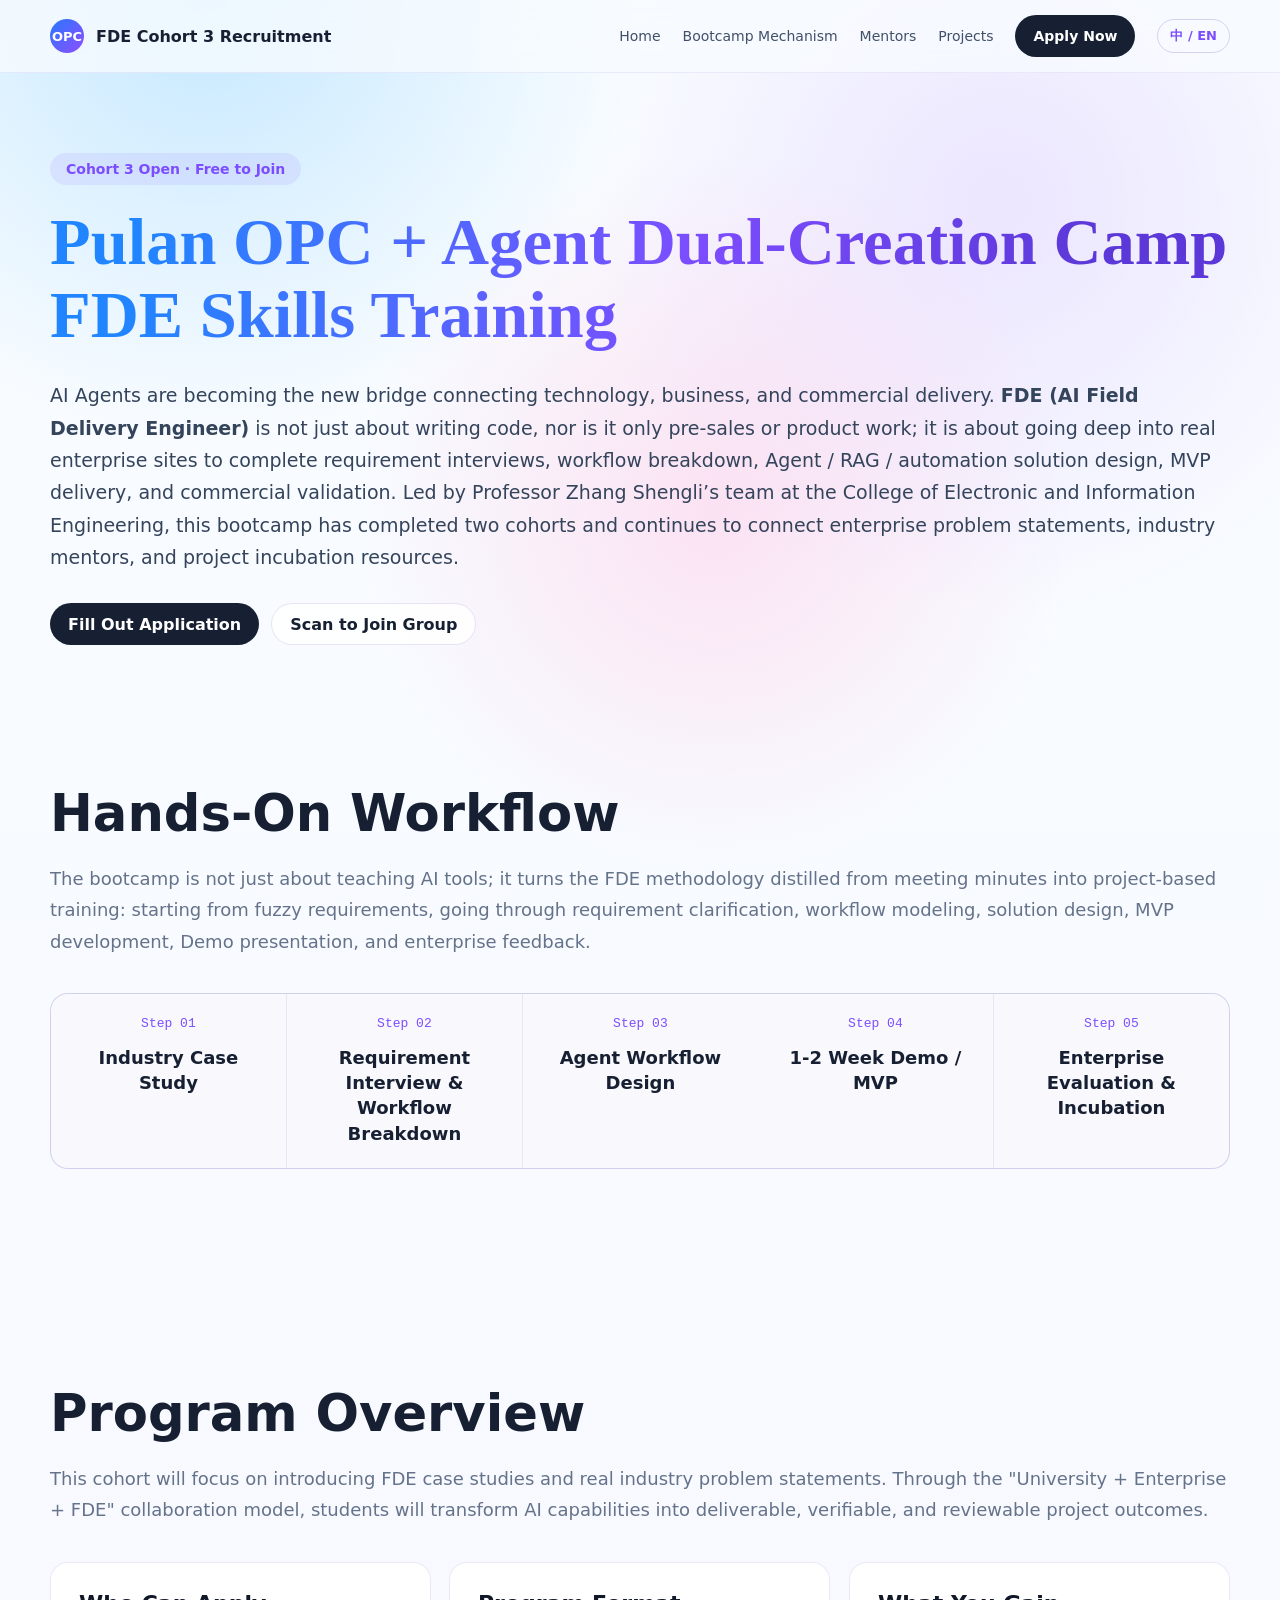
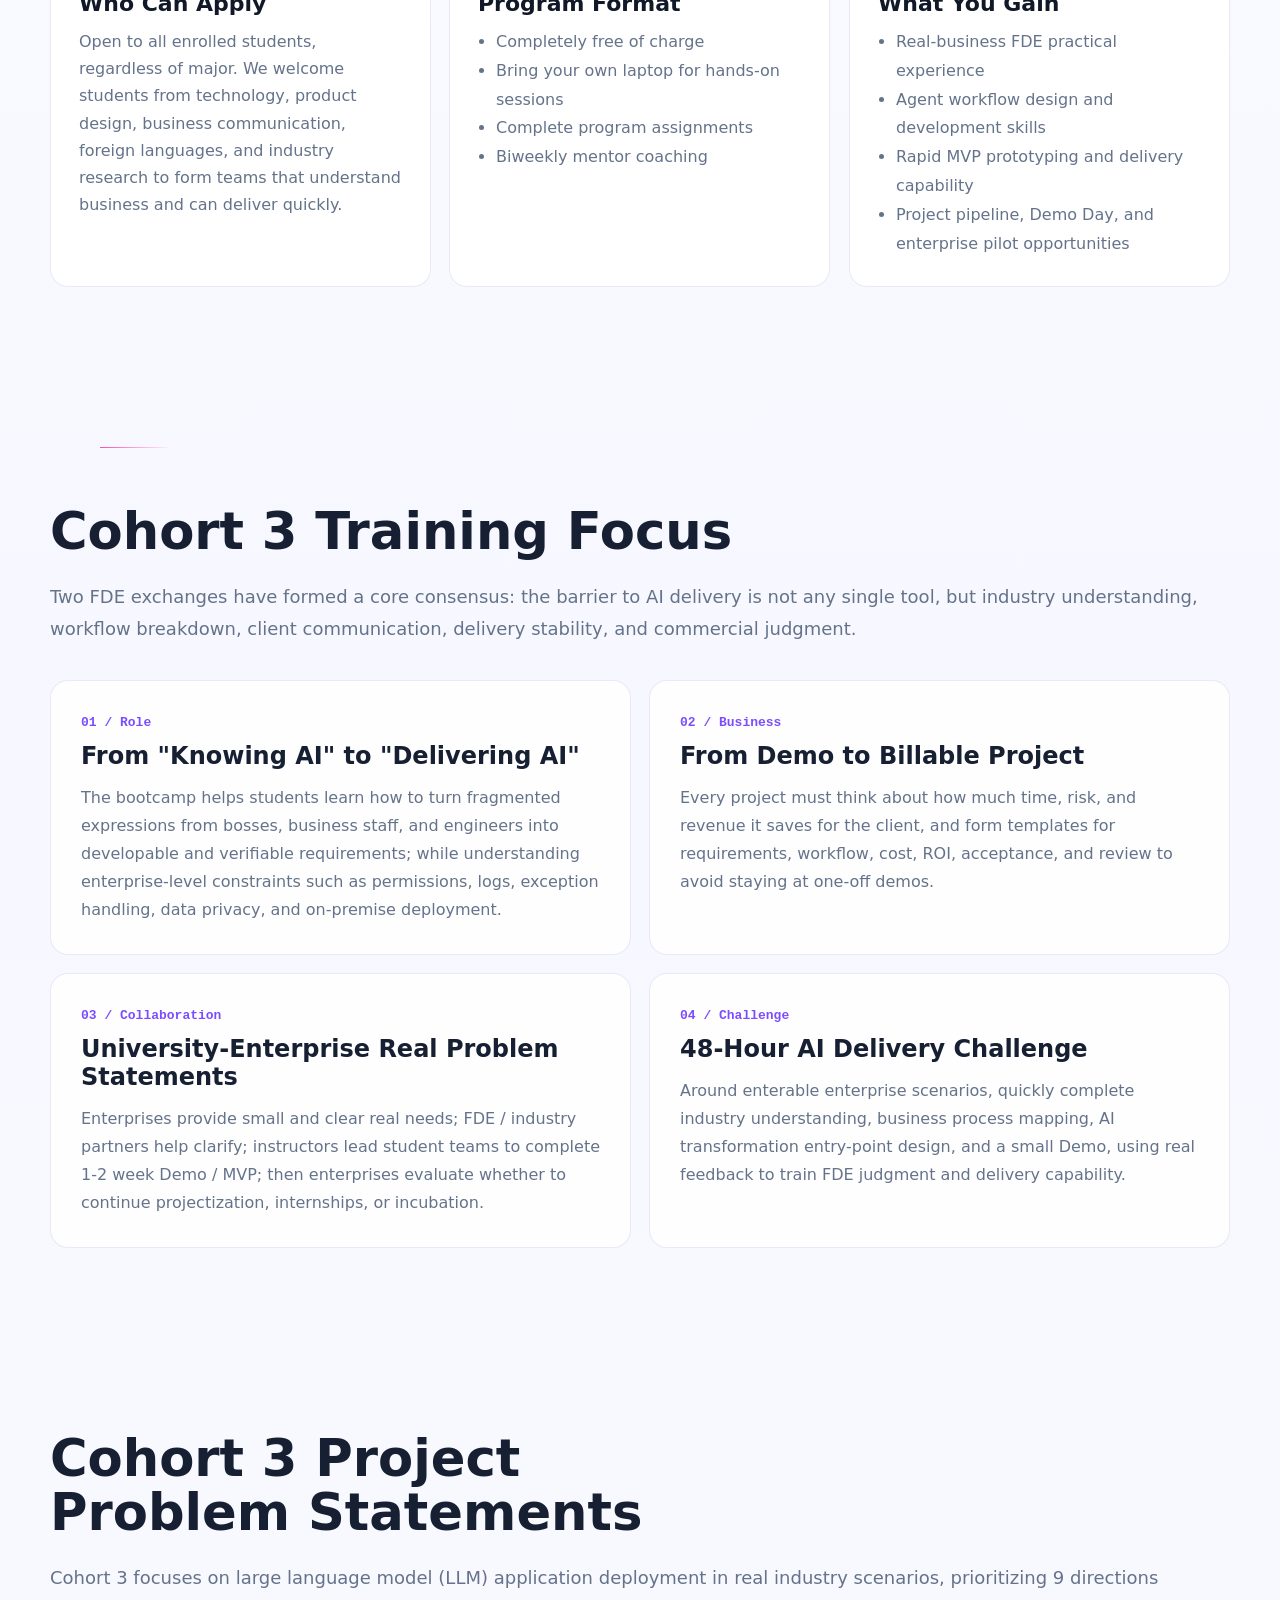
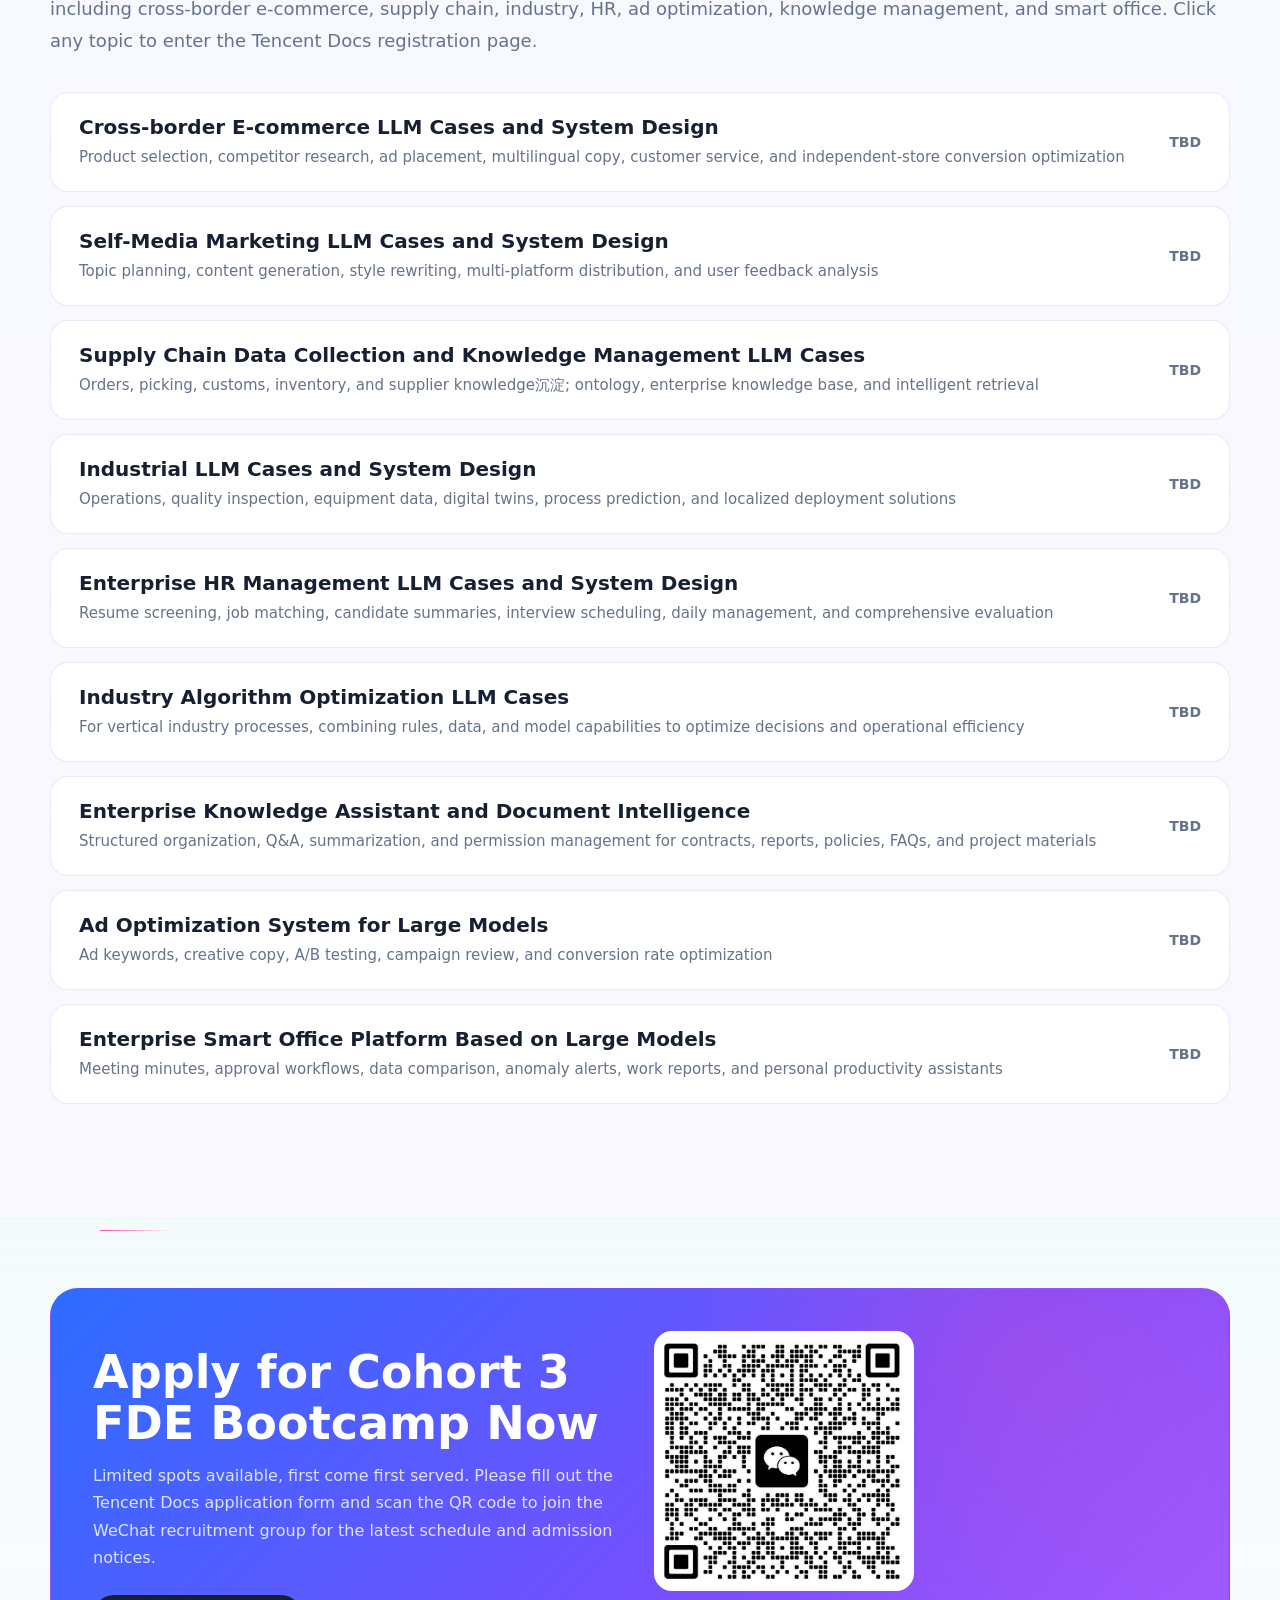
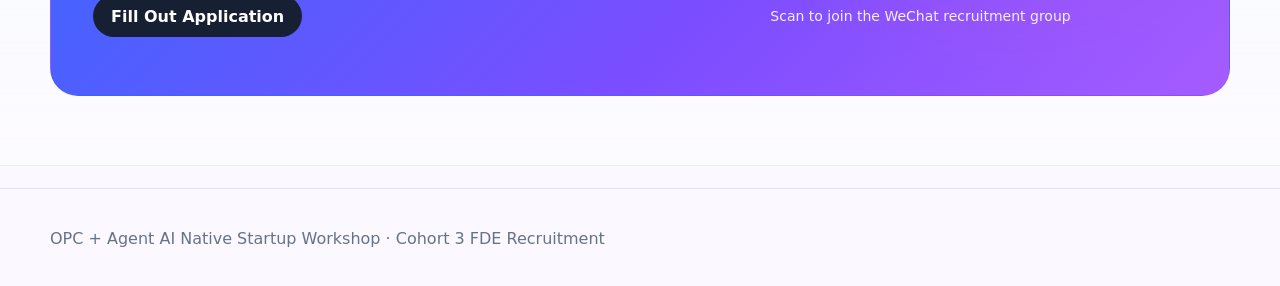
==== fde-en.html @ a393fee3 "Update: Add English pages and modify existing pages with style updates" ====
<!doctype html>
<html lang="en">
  <head>
    <meta charset="utf-8">
    <meta name="viewport" content="width=device-width, initial-scale=1">
    <title>Cohort 3 FDE Recruitment | OPC + Agent AI Native Startup Workshop</title>
    <meta name="description" content="Pulan OPC + Agent Dual-Creation Camp FDE skills training recruitment. Open to all students, free to join, practice-oriented.">
    <link rel="stylesheet" href="assets/styles.css">
    <style>
      .fde-hero {
        padding: 80px 0 50px;
      }
      .fde-hero h1 {
        max-width: none;
        margin: 0 0 28px;
        font-size: clamp(38px, 5.2vw, 68px);
        line-height: 1.1;
        font-weight: 780;
        text-wrap: balance;
        font-family: Georgia, "Times New Roman", "Microsoft YaHei", serif;
        background: linear-gradient(100deg, #2185ff 8%, #7c4dff 54%, #5b38d7 88%);
        -webkit-background-clip: text;
        background-clip: text;
        color: transparent;
      }
      .fde-hero p {
        max-width: none;
        margin: 0 0 28px;
        color: #34445b;
        font-size: 19px;
        line-height: 1.7;
      }
      .fde-badge {
        display: inline-flex;
        align-items: center;
        gap: 8px;
        padding: 8px 16px;
        border-radius: 999px;
        background: rgba(124, 77, 255, 0.1);
        color: var(--accent);
        font-size: 14px;
        font-weight: 700;
        margin-bottom: 20px;
      }
      .fde-flow {
        display: grid;
        grid-template-columns: repeat(5, 1fr);
        gap: 1px;
        overflow: hidden;
        border: 1px solid var(--line);
        border-radius: var(--radius);
        background: rgba(105, 89, 190, 0.12);
        margin: 34px 0;
      }
      .fde-flow-step {
        min-height: 140px;
        padding: 22px;
        background: rgba(255, 255, 255, 0.74);
        text-align: center;
      }
      .fde-flow-step:hover {
        background: #fff;
      }
      .fde-flow-step span {
        display: block;
        margin-bottom: 14px;
        color: var(--accent);
        font-family: "Cascadia Mono", Consolas, monospace;
        font-size: 13px;
      }
      .fde-flow-step strong {
        display: block;
        font-size: 18px;
        line-height: 1.4;
      }
      .fde-cta-band {
        display: grid;
        grid-template-columns: 1fr 1fr;
        gap: 28px;
        align-items: center;
        padding: 42px;
        border-radius: 28px;
        border: 1px solid rgba(105, 89, 190, 0.16);
        background:
          radial-gradient(circle at 82% 16%, rgba(255, 79, 173, 0.2), transparent 32%),
          linear-gradient(135deg, #2d6cff, #7c4dff 62%, #a55cff);
        color: #fff;
      }
      .fde-cta-band h2 {
        margin: 0 0 14px;
        font-size: clamp(28px, 3.6vw, 48px);
        line-height: 1.1;
      }
      .fde-cta-band p {
        max-width: 560px;
        margin: 0 0 24px;
        color: rgba(255, 255, 255, 0.82);
        line-height: 1.7;
      }
      .fde-qr {
        text-align: center;
      }
      .fde-qr img {
        width: 260px;
        height: 260px;
        border-radius: 18px;
        border: 4px solid rgba(255, 255, 255, 0.3);
        background: #fff;
        object-fit: contain;
      }
      .fde-qr p {
        margin-top: 14px;
        color: rgba(255, 255, 255, 0.9);
        font-size: 14px;
      }
      .fde-info-grid {
        display: grid;
        grid-template-columns: repeat(3, 1fr);
        gap: 18px;
        margin: 34px 0;
      }
      .fde-info-card {
        padding: 28px;
        border: 1px solid rgba(105, 89, 190, 0.13);
        border-radius: var(--radius);
        background:
          linear-gradient(180deg, rgba(255, 255, 255, 0.96), rgba(255, 255, 255, 0.76)),
          rgba(255, 255, 255, 0.8);
      }
      .fde-info-card h3 {
        margin: 0 0 12px;
        font-size: 22px;
        color: #111827;
      }
      .fde-info-card p {
        margin: 0;
        color: var(--muted);
        line-height: 1.7;
      }
      .fde-info-card ul {
        margin: 0;
        padding-left: 18px;
        color: var(--muted);
        line-height: 1.8;
      }
      .fde-method-grid {
        display: grid;
        grid-template-columns: minmax(0, 1fr) minmax(0, 1fr);
        gap: 18px;
        margin-top: 28px;
      }
      .fde-method-card {
        padding: 30px;
        border: 1px solid rgba(105, 89, 190, 0.13);
        border-radius: var(--radius);
        background: rgba(255, 255, 255, 0.82);
      }
      .fde-method-card span {
        display: inline-block;
        margin-bottom: 12px;
        color: var(--accent);
        font-family: "Cascadia Mono", Consolas, monospace;
        font-size: 13px;
        font-weight: 700;
      }
      .fde-method-card h3 {
        margin: 0 0 14px;
        font-size: 24px;
      }
      .fde-method-card p {
        margin: 0;
        color: var(--muted);
        line-height: 1.75;
      }
      @media (max-width: 980px) {
        .fde-flow {
          grid-template-columns: repeat(3, 1fr);
        }
        .fde-cta-band {
          grid-template-columns: 1fr;
        }
        .fde-info-grid,
        .fde-method-grid {
          grid-template-columns: 1fr;
        }
      }
      @media (max-width: 720px) {
        .fde-flow {
          grid-template-columns: 1fr;
        }
        .fde-cta-band {
          padding: 28px;
        }
      }
    </style>
  </head>
  <body>
    <div class="site-shell">
      <header class="topbar">
        <nav class="nav container" aria-label="Main navigation">
          <a class="brand" href="index-en.html"><span class="brand-mark">OPC</span><span>FDE Cohort 3 Recruitment</span></a>
          <button class="nav-toggle" id="nav-toggle" type="button" aria-expanded="false" aria-controls="nav-links">Menu</button>
          <div class="nav-links" id="nav-links">
            <a href="index-en.html">Home</a>
            <a href="index-en.html#model">Bootcamp Mechanism</a>
            <a href="index-en.html#mentors">Mentors</a>
            <a href="projects-en.html">Projects</a>
            <a class="nav-cta" href="https://docs.qq.com/sheet/DYkpreFNVcW1EaUhY" target="_blank" rel="noopener noreferrer">Apply Now</a>
            <a class="lang-switch" href="fde.html" title="切换到中文">中 / EN</a>
          </div>
        </nav>
      </header>

      <main>
        <section class="fde-hero container">
          <div class="fde-badge">Cohort 3 Open · Free to Join</div>
          <h1>Pulan OPC + Agent Dual-Creation Camp<br>FDE Skills Training</h1>
          <p>AI Agents are becoming the new bridge connecting technology, business, and commercial delivery. <strong>FDE (AI Field Delivery Engineer)</strong> is not just about writing code, nor is it only pre-sales or product work; it is about going deep into real enterprise sites to complete requirement interviews, workflow breakdown, Agent / RAG / automation solution design, MVP delivery, and commercial validation. Led by Professor Zhang Shengli’s team at the College of Electronic and Information Engineering, this bootcamp has completed two cohorts and continues to connect enterprise problem statements, industry mentors, and project incubation resources.</p>
          <div class="hero-actions">
            <a class="button" href="https://docs.qq.com/sheet/DYkpreFNVcW1EaUhY" target="_blank" rel="noopener noreferrer">Fill Out Application</a>
            <a class="button secondary" href="#contact">Scan to Join Group</a>
          </div>
        </section>

        <section class="section container">
          <h2>Hands-On Workflow</h2>
          <p class="section-lead">The bootcamp is not just about teaching AI tools; it turns the FDE methodology distilled from meeting minutes into project-based training: starting from fuzzy requirements, going through requirement clarification, workflow modeling, solution design, MVP development, Demo presentation, and enterprise feedback.</p>
          <div class="fde-flow">
            <div class="fde-flow-step lift-on-hover"><span>Step 01</span><strong>Industry Case Study</strong></div>
            <div class="fde-flow-step lift-on-hover"><span>Step 02</span><strong>Requirement Interview &amp; Workflow Breakdown</strong></div>
            <div class="fde-flow-step lift-on-hover"><span>Step 03</span><strong>Agent Workflow Design</strong></div>
            <div class="fde-flow-step lift-on-hover"><span>Step 04</span><strong>1-2 Week Demo / MVP</strong></div>
            <div class="fde-flow-step lift-on-hover"><span>Step 05</span><strong>Enterprise Evaluation &amp; Incubation</strong></div>
          </div>
        </section>

        <section class="section container">
          <h2>Program Overview</h2>
          <p class="section-lead">This cohort will focus on introducing FDE case studies and real industry problem statements. Through the "University + Enterprise + FDE" collaboration model, students will transform AI capabilities into deliverable, verifiable, and reviewable project outcomes.</p>
          <div class="fde-info-grid">
            <article class="fde-info-card lift-on-hover">
              <h3>Who Can Apply</h3>
              <p>Open to all enrolled students, regardless of major. We welcome students from technology, product design, business communication, foreign languages, and industry research to form teams that understand business and can deliver quickly.</p>
            </article>
            <article class="fde-info-card lift-on-hover">
              <h3>Program Format</h3>
              <ul>
                <li>Completely free of charge</li>
                <li>Bring your own laptop for hands-on sessions</li>
                <li>Complete program assignments</li>
                <li>Biweekly mentor coaching</li>
              </ul>
            </article>
            <article class="fde-info-card lift-on-hover">
              <h3>What You Gain</h3>
              <ul>
                <li>Real-business FDE practical experience</li>
                <li>Agent workflow design and development skills</li>
                <li>Rapid MVP prototyping and delivery capability</li>
                <li>Project pipeline, Demo Day, and enterprise pilot opportunities</li>
              </ul>
            </article>
          </div>
        </section>

        <section class="section container">
          <h2>Cohort 3 Training Focus</h2>
          <p class="section-lead">Two FDE exchanges have formed a core consensus: the barrier to AI delivery is not any single tool, but industry understanding, workflow breakdown, client communication, delivery stability, and commercial judgment.</p>
          <div class="fde-method-grid">
            <article class="fde-method-card lift-on-hover">
              <span>01 / Role</span>
              <h3>From "Knowing AI" to "Delivering AI"</h3>
              <p>The bootcamp helps students learn how to turn fragmented expressions from bosses, business staff, and engineers into developable and verifiable requirements; while understanding enterprise-level constraints such as permissions, logs, exception handling, data privacy, and on-premise deployment.</p>
            </article>
            <article class="fde-method-card lift-on-hover">
              <span>02 / Business</span>
              <h3>From Demo to Billable Project</h3>
              <p>Every project must think about how much time, risk, and revenue it saves for the client, and form templates for requirements, workflow, cost, ROI, acceptance, and review to avoid staying at one-off demos.</p>
            </article>
            <article class="fde-method-card lift-on-hover">
              <span>03 / Collaboration</span>
              <h3>University-Enterprise Real Problem Statements</h3>
              <p>Enterprises provide small and clear real needs; FDE / industry partners help clarify; instructors lead student teams to complete 1-2 week Demo / MVP; then enterprises evaluate whether to continue projectization, internships, or incubation.</p>
            </article>
            <article class="fde-method-card lift-on-hover">
              <span>04 / Challenge</span>
              <h3>48-Hour AI Delivery Challenge</h3>
              <p>Around enterable enterprise scenarios, quickly complete industry understanding, business process mapping, AI transformation entry-point design, and a small Demo, using real feedback to train FDE judgment and delivery capability.</p>
            </article>
          </div>
        </section>

        <section class="section container" id="cohort3">
          <h2>Cohort 3 Project Problem Statements</h2>
          <p class="section-lead">Cohort 3 focuses on large language model (LLM) application deployment in real industry scenarios, prioritizing 9 directions including cross-border e-commerce, supply chain, industry, HR, ad optimization, knowledge management, and smart office. Click any topic to enter the Tencent Docs registration page.</p>
          <div class="cohort3-list" id="cohort3-list"></div>
        </section>

        <section class="section container" id="contact">
          <div class="fde-cta-band">
            <div>
              <h2>Apply for Cohort 3 FDE Bootcamp Now</h2>
              <p>Limited spots available, first come first served. Please fill out the Tencent Docs application form and scan the QR code to join the WeChat recruitment group for the latest schedule and admission notices.</p>
              <a class="button" href="https://docs.qq.com/sheet/DYkpreFNVcW1EaUhY" target="_blank" rel="noopener noreferrer">Fill Out Application</a>
            </div>
            <div class="fde-qr">
              <img src="assets/media/generated/fde-wechat-qr.jpg" alt="Pulan Dual-Creation Camp Cohort 3 WeChat Group QR Code">
              <p>Scan to join the WeChat recruitment group</p>
            </div>
          </div>
        </section>
      </main>

      <footer class="site-footer">
        <div class="container">OPC + Agent AI Native Startup Workshop · Cohort 3 FDE Recruitment</div>
      </footer>
    </div>
    <script type="module">
      import { cohort3Projects } from "./assets/data-en.js";

      const cohort3SignupUrl = "https://docs.qq.com/sheet/DYkpreFNVcW1EaUhY";
      const cohort3List = document.getElementById("cohort3-list");
      if (cohort3List) {
        cohort3List.innerHTML = `
          <ul class="cohort3-ul">
            ${cohort3Projects.map((project) => {
              const team = project.team.length > 0 ? project.team.join(" / ") : "TBD";
              return `
                <li>
                  <a class="cohort3-item lift-on-hover" href="${cohort3SignupUrl}" target="_blank" rel="noopener noreferrer" aria-label="Apply for ${project.title}">
                  <div class="cohort3-item__main">
                    <h3>${project.title}</h3>
                    ${project.summary ? `<p>${project.summary}</p>` : ""}
                  </div>
                  <div class="cohort3-item__team">${team}</div>
                  </a>
                </li>
              `;
            }).join("")}
          </ul>
        `;
      }

      const toggle = document.getElementById('nav-toggle');
      const links = document.getElementById('nav-links');
      if (toggle && links) {
        toggle.addEventListener('click', () => {
          const open = links.classList.toggle('is-open');
          toggle.setAttribute('aria-expanded', String(open));
        });
      }
    </script>
    <script src="assets/tracker.js"></script>
  </body>
</html>
---- assets/styles.css ----
:root {
  --ink: #172033;
  --muted: #65738a;
  --line: rgba(105, 89, 190, 0.16);
  --paper: #f8fbff;
  --surface: rgba(255, 255, 255, 0.78);
  --surface-strong: #ffffff;
  --accent: #7c4dff;
  --accent-dark: #243ee7;
  --signal: #ff4fad;
  --gold: #d6b87a;
  --soft-blue: rgba(124, 77, 255, 0.1);
  --radius: 18px;
  --shadow: none;
}

* {
  box-sizing: border-box;
}

html {
  scroll-behavior: smooth;
}

body {
  margin: 0;
  background: var(--paper);
  color: var(--ink);
  font-family: "Segoe UI", "Microsoft YaHei", system-ui, sans-serif;
  letter-spacing: 0;
}

a {
  color: inherit;
  text-decoration: none;
}

img {
  display: block;
  max-width: 100%;
}

.site-shell {
  min-height: 100vh;
  background:
    radial-gradient(circle at 16% 0%, rgba(151, 214, 255, 0.52), transparent 34vw),
    radial-gradient(circle at 56% 10%, rgba(255, 198, 229, 0.48), transparent 28vw),
    radial-gradient(circle at 78% 4%, rgba(225, 210, 255, 0.54), transparent 32vw),
    linear-gradient(180deg, #f8fcff 0%, #f7f8ff 46%, #fbf8ff 100%);
}

.container {
  width: min(1180px, calc(100% - 40px));
  margin: 0 auto;
}

.topbar {
  position: sticky;
  top: 0;
  z-index: 20;
  border-bottom: 1px solid rgba(105, 89, 190, 0.1);
  background: rgba(248, 251, 255, 0.78);
  backdrop-filter: blur(18px);
}

.nav {
  display: flex;
  align-items: center;
  justify-content: space-between;
  min-height: 72px;
}

.brand {
  display: inline-flex;
  align-items: center;
  gap: 12px;
  font-weight: 750;
}

.brand-mark {
  display: grid;
  width: 34px;
  height: 34px;
  place-items: center;
  border-radius: 50%;
  background: linear-gradient(135deg, #2878ff, #8f4dff);
  color: #fff;
  font-size: 13px;
}

.nav-links {
  display: flex;
  align-items: center;
  gap: 22px;
  color: #40506a;
  font-size: 14px;
}

.nav-cta,
.button {
  display: inline-flex;
  align-items: center;
  justify-content: center;
  min-height: 42px;
  border-radius: 999px;
  padding: 0 18px;
  background: var(--ink);
  color: #fff;
  font-weight: 650;
  transition: transform 180ms ease, background 180ms ease;
}

.nav-cta:hover,
.button:hover {
  background: var(--accent);
  transform: translateY(-1px);
}

.lang-switch {
  display: inline-flex;
  align-items: center;
  justify-content: center;
  min-height: 34px;
  padding: 0 12px;
  border-radius: 999px;
  border: 1px solid rgba(105, 89, 190, 0.24);
  color: var(--accent);
  font-weight: 650;
  font-size: 13px;
  text-decoration: none;
  transition: background 0.2s, color 0.2s;
}

.lang-switch:hover {
  background: rgba(105, 89, 190, 0.1);
}

.button.secondary {
  border: 1px solid rgba(105, 89, 190, 0.16);
  background: rgba(255, 255, 255, 0.86);
  color: var(--ink);
}

.lift-on-hover {
  transition: transform 180ms ease, border-color 180ms ease, background 180ms ease, filter 180ms ease;
  will-change: transform;
}

.lift-on-hover:hover {
  transform: translateY(-6px);
}

.nav-toggle {
  display: none;
  border: 1px solid var(--line);
  border-radius: 999px;
  background: rgba(255, 255, 255, 0.82);
  color: var(--ink);
  padding: 8px 12px;
}

.hero {
  display: grid;
  grid-template-columns: minmax(0, 1fr) 470px;
  gap: 56px;
  align-items: center;
  min-height: calc(100dvh - 72px);
  padding: 70px 0 52px;
}

.hero h1,
.page-hero h1,
.detail-hero h1 {
  max-width: 850px;
  margin: 0;
  font-size: clamp(44px, 7vw, 92px);
  line-height: 0.96;
  font-weight: 780;
  letter-spacing: 0;
  text-wrap: balance;
  font-family: Georgia, "Times New Roman", "Microsoft YaHei", serif;
  background: linear-gradient(100deg, #2185ff 8%, #7c4dff 54%, #5b38d7 88%);
  -webkit-background-clip: text;
  background-clip: text;
  color: transparent;
}

.hero p,
.page-hero p,
.detail-hero p {
  max-width: 620px;
  color: #34445b;
  font-size: 19px;
  line-height: 1.7;
}

.page-hero h1,
.page-hero p {
  max-width: none;
}

.hero-actions {
  display: flex;
  flex-wrap: wrap;
  gap: 12px;
  margin-top: 30px;
}

.hero-panel {
  position: relative;
  overflow: hidden;
  border: 1px solid rgba(105, 89, 190, 0.15);
  border-radius: 28px;
  background: rgba(255, 255, 255, 0.74);
  backdrop-filter: blur(20px);
}

.hero-panel::before {
  position: absolute;
  inset: 0;
  z-index: 1;
  pointer-events: none;
  content: "";
  background: linear-gradient(135deg, rgba(124, 77, 255, 0.14), transparent 44%, rgba(255, 79, 173, 0.12));
  opacity: 0.72;
}

.hero-panel img {
  width: 100%;
  height: 360px;
  object-fit: cover;
  opacity: 1;
  mix-blend-mode: normal;
  filter: none;
}

.hero-panel__caption {
  position: relative;
  z-index: 2;
  border-top: 1px solid rgba(105, 89, 190, 0.12);
  padding: 22px;
}

.hero-panel__caption strong {
  display: block;
  margin-bottom: 8px;
  font-size: 22px;
}

.hero-panel__caption span {
  color: var(--muted);
  line-height: 1.6;
}

.home-hero {
  padding: 68px 0 30px;
}

.home-hero h1 {
  max-width: none;
  margin: 48px 0 36px;
  font-size: clamp(42px, 5vw, 76px);
  line-height: 1.15;
  font-weight: 780;
  letter-spacing: 0;
  text-wrap: balance;
  font-family: Georgia, "Times New Roman", "Microsoft YaHei", serif;
  background: linear-gradient(100deg, #2185ff 8%, #7c4dff 54%, #5b38d7 88%);
  -webkit-background-clip: text;
  background-clip: text;
  color: transparent;
}

.home-hero p {
  max-width: none;
  margin: 0 0 12px;
  color: #34445b;
  font-size: 19px;
  line-height: 1.7;
}

.home-info-bar {
  display: grid;
  grid-template-columns: repeat(4, 1fr);
  gap: 18px;
  padding-bottom: 52px;
}

.home-info-item {
  min-height: 118px;
  padding: 24px 28px;
  border: 1px solid rgba(105, 89, 190, 0.13);
  border-radius: 18px;
  background:
    linear-gradient(180deg, rgba(255, 255, 255, 0.96), rgba(255, 255, 255, 0.76)),
    rgba(255, 255, 255, 0.8);
  backdrop-filter: blur(18px);
}

.home-info-item span {
  display: block;
  margin-bottom: 14px;
  color: var(--muted);
  font-size: 14px;
}

.home-info-item strong {
  color: #111827;
  font-size: 24px;
  line-height: 1.25;
}

.teaching-grid {
  display: grid;
  grid-template-columns: repeat(4, 1fr);
  gap: 18px;
}

.teaching-card {
  padding: 28px;
  border-radius: var(--radius);
  border: 1px solid rgba(105, 89, 190, 0.1);
  background:
    linear-gradient(180deg, rgba(255, 255, 255, 0.96), rgba(255, 255, 255, 0.76)),
    rgba(255, 255, 255, 0.8);
  backdrop-filter: blur(18px);
}

.teaching-card:nth-child(1) {
  border-top: 3px solid rgba(33, 150, 255, 0.55);
}

.teaching-card:nth-child(2) {
  border-top: 3px solid rgba(124, 77, 255, 0.55);
}

.teaching-card:nth-child(3) {
  border-top: 3px solid rgba(255, 79, 173, 0.55);
}

.teaching-card:nth-child(4) {
  border-top: 3px solid rgba(0, 201, 167, 0.55);
}

.teaching-card span[aria-hidden="true"] {
  display: block;
  margin-bottom: 14px;
  color: var(--accent);
  font-family: "Cascadia Mono", Consolas, monospace;
  font-size: 13px;
  font-weight: 700;
}

.teaching-card h3 {
  margin: 0 0 12px;
  font-size: 22px;
  color: #111827;
}

.teaching-card p {
  margin: 0;
  color: var(--muted);
  font-size: 15px;
  line-height: 1.75;
}

.section {
  position: relative;
  isolation: isolate;
  padding: 92px 0;
}

.section.container::after {
  position: absolute;
  z-index: -1;
  inset: 22px auto 22px 50%;
  width: 100vw;
  margin-left: -50vw;
  content: "";
  background: transparent;
  border-block: 1px solid transparent;
  pointer-events: none;
}

#teaching::after {
  background: linear-gradient(180deg, rgba(241, 248, 255, 0.72), rgba(248, 252, 255, 0.42));
  border-color: rgba(94, 168, 255, 0.08);
}

#mentors::after {
  background: linear-gradient(180deg, rgba(248, 246, 255, 0.78), rgba(255, 255, 255, 0.36));
  border-color: rgba(124, 77, 255, 0.08);
}

#model::after {
  background: linear-gradient(180deg, rgba(255, 250, 241, 0.76), rgba(255, 255, 255, 0.38));
  border-color: rgba(255, 177, 92, 0.1);
}

#contact::after {
  background: linear-gradient(180deg, rgba(241, 252, 249, 0.74), rgba(255, 255, 255, 0.36));
  border-color: rgba(54, 185, 151, 0.09);
}

#projects::after {
  background: linear-gradient(180deg, rgba(246, 249, 255, 0.78), rgba(255, 255, 255, 0.36));
  border-color: rgba(72, 113, 255, 0.08);
}

#demo-day::after {
  background: linear-gradient(180deg, rgba(255, 247, 252, 0.78), rgba(255, 255, 255, 0.36));
  border-color: rgba(255, 79, 173, 0.08);
}

#camp-stats::after {
  background: linear-gradient(180deg, rgba(247, 252, 242, 0.76), rgba(255, 255, 255, 0.36));
  border-color: rgba(127, 190, 91, 0.1);
}

.section:nth-of-type(2n + 4) {
  position: relative;
}

.section:nth-of-type(2n + 4)::before {
  position: absolute;
  top: 34px;
  left: max(20px, calc((100vw - 1180px) / 2));
  width: 72px;
  height: 1px;
  content: "";
  background: linear-gradient(90deg, var(--signal), transparent);
}

.section.tight {
  padding-top: 46px;
}

.section h2 {
  max-width: 760px;
  margin: 0 0 22px;
  font-size: clamp(32px, 4vw, 58px);
  line-height: 1.05;
  font-weight: 760;
  text-wrap: balance;
}

.section-lead {
  max-width: none;
  margin: 0 0 36px;
  color: var(--muted);
  font-size: 18px;
  line-height: 1.75;
}

.metrics {
  display: grid;
  grid-template-columns: repeat(4, 1fr);
  overflow: hidden;
  border: 1px solid rgba(105, 89, 190, 0.12);
  border-radius: 26px;
}

.metric {
  min-height: 148px;
  padding: 28px 24px;
  border-right: 1px solid var(--line);
  background:
    linear-gradient(180deg, rgba(255, 255, 255, 0.92), rgba(255, 255, 255, 0.72)),
    rgba(255, 255, 255, 0.72);
}

.metric:last-child {
  border-right: 0;
}

.metric strong {
  display: block;
  font-size: clamp(42px, 6vw, 72px);
  line-height: 1;
  color: #101828;
  font-family: "Cascadia Mono", Consolas, monospace;
}

.metric span {
  display: block;
  margin-top: 12px;
  color: var(--muted);
}

.loop {
  display: grid;
  grid-template-columns: repeat(6, 1fr);
  gap: 1px;
  overflow: hidden;
  border: 1px solid var(--line);
  border-radius: var(--radius);
  background: rgba(105, 89, 190, 0.12);
}

.loop-step {
  min-height: 170px;
  padding: 22px;
  background: rgba(255, 255, 255, 0.74);
}

.loop-step:hover {
  background: #fff;
  outline: 1px solid rgba(124, 77, 255, 0.22);
  outline-offset: -1px;
  filter: none;
}

.loop-step span {
  color: var(--accent);
  font-family: "Cascadia Mono", Consolas, monospace;
  font-size: 13px;
}

.loop-step strong {
  display: block;
  margin-top: 30px;
  font-size: 20px;
}

.model-extra {
  margin-top: 46px;
}

.model-extra h3 {
  margin: 46px 0 22px;
  font-size: clamp(28px, 3.6vw, 48px);
  line-height: 1.05;
  font-weight: 760;
}

.model-showcase {
  display: grid;
  grid-template-columns: 1fr;
  gap: 20px;
  margin: 36px 0 22px;
}

.model-showcase .model-panel {
  display: grid;
  grid-template-columns: repeat(2, 1fr);
  gap: 18px;
}

.model-poster,
.model-method {
  border: 1px solid rgba(105, 89, 190, 0.13);
  border-radius: 24px;
  background:
    linear-gradient(180deg, rgba(255, 255, 255, 0.96), rgba(255, 255, 255, 0.76)),
    rgba(255, 255, 255, 0.8);
  backdrop-filter: blur(18px);
}

.model-poster {
  display: grid;
  place-items: center;
  min-height: 430px;
  margin: 0;
  overflow: hidden;
  padding: 18px;
}

.model-poster img {
  width: 100%;
  height: 100%;
  max-height: 520px;
  object-fit: contain;
}

.model-panel {
  display: grid;
  gap: 18px;
}

.model-method {
  padding: 28px;
}

.model-method span {
  color: var(--accent);
  font-family: "Cascadia Mono", Consolas, monospace;
  font-size: 12px;
  font-weight: 700;
}

.model-method h3 {
  margin: 12px 0 12px;
  color: #111827;
  font-size: 26px;
}

.model-method p {
  margin: 0;
  color: var(--muted);
  font-size: 16px;
  line-height: 1.75;
}

.stats-overview {
  display: grid;
  grid-template-columns: repeat(4, 1fr);
  gap: 14px;
  margin: 34px 0 18px;
}

.stat-kpi,
.stats-card {
  border: 1px solid var(--line);
  border-radius: 24px;
  background: rgba(255, 255, 255, 0.76);
}

.stat-kpi {
  padding: 22px;
}

.stat-kpi strong {
  display: block;
  margin-bottom: 6px;
  font-family: Georgia, "Times New Roman", "Microsoft YaHei", serif;
  font-size: clamp(34px, 5vw, 56px);
  line-height: 0.95;
  background: linear-gradient(135deg, #1677ff 10%, #7c3cff 72%);
  -webkit-background-clip: text;
  background-clip: text;
  color: transparent;
}

.stat-kpi span,
.stats-source {
  color: var(--muted);
}

.stats-grid {
  display: grid;
  grid-template-columns: repeat(2, minmax(0, 1fr));
  gap: 18px;
}

.stats-card {
  padding: 24px;
}

.stats-card--wide {
  grid-column: 1 / -1;
}

.stats-card__head {
  display: flex;
  align-items: baseline;
  justify-content: space-between;
  gap: 14px;
  margin-bottom: 22px;
}

.stats-card__head h3 {
  margin: 0;
  font-size: 24px;
}

.stats-card__head span {
  color: var(--accent);
  font-family: "Cascadia Mono", Consolas, monospace;
  font-size: 12px;
}

.stat-bars,
.background-cloud {
  display: grid;
  gap: 12px;
  padding: 0;
  margin: 0;
  list-style: none;
}

.stat-bar {
  display: grid;
  gap: 10px;
  padding: 14px;
  border: 1px solid rgba(124, 77, 255, 0.14);
  border-radius: 18px;
  background: rgba(255, 255, 255, 0.54);
}

.stat-bar__label {
  display: flex;
  justify-content: space-between;
  gap: 14px;
  color: var(--ink);
}

.stat-bar__label strong {
  white-space: nowrap;
}

.stat-bar__track {
  height: 8px;
  overflow: hidden;
  border-radius: 999px;
  background: rgba(52, 97, 255, 0.08);
}

.stat-bar__track span {
  display: block;
  height: 100%;
  border-radius: inherit;
  background: linear-gradient(90deg, #2196ff, #7c4dff);
}

.background-cloud {
  grid-template-columns: repeat(3, 1fr);
}

.background-chip {
  display: flex;
  align-items: center;
  justify-content: space-between;
  gap: 14px;
  min-height: 72px;
  padding: 18px;
  border: 1px solid rgba(124, 77, 255, 0.14);
  border-radius: 20px;
  background: linear-gradient(135deg, rgba(255, 255, 255, 0.78), rgba(238, 243, 255, 0.7));
}

.background-chip strong {
  color: var(--accent);
  white-space: nowrap;
}

.stats-source {
  margin: 18px 0 0;
  font-size: 14px;
}

.partner-grid {
  display: grid;
  grid-template-columns: 1.15fr 0.85fr 0.85fr;
  gap: 18px;
}

.partner-tile,
.project-card,
.contact-panel,
.detail-grid article {
  border: 1px solid rgba(105, 89, 190, 0.13);
  border-radius: var(--radius);
  background:
    linear-gradient(180deg, rgba(255, 255, 255, 0.96), rgba(255, 255, 255, 0.76)),
    rgba(255, 255, 255, 0.8);
  backdrop-filter: blur(18px);
}

.partner-tile {
  min-height: 300px;
  padding: 30px;
}

.partner-tile--zsl {
  background:
    radial-gradient(circle at 80% 0%, rgba(255, 79, 173, 0.22), transparent 40%),
    linear-gradient(135deg, rgba(76, 98, 255, 0.92), rgba(124, 77, 255, 0.9));
  color: #fff;
}

.partner-tile--ttwang {
  background: linear-gradient(180deg, rgba(241, 248, 255, 0.92), rgba(219, 234, 254, 0.78));
  border-color: rgba(59, 130, 246, 0.2);
}

.partner-tile--liuf {
  background: linear-gradient(180deg, rgba(255, 241, 242, 0.92), rgba(255, 228, 230, 0.78));
  border-color: rgba(244, 63, 94, 0.2);
}

.partner-tile--tong {
  background: linear-gradient(180deg, rgba(236, 253, 245, 0.92), rgba(209, 250, 229, 0.78));
  border-color: rgba(16, 185, 129, 0.2);
}

.partner-tile--zsl-soft {
  background: linear-gradient(180deg, rgba(248, 246, 255, 0.92), rgba(241, 235, 255, 0.78));
  border-color: rgba(124, 77, 255, 0.2);
}

.partner-tile p {
  color: inherit;
  opacity: 0.76;
  line-height: 1.7;
}

.partner-tile ul {
  display: grid;
  gap: 12px;
  margin: 30px 0 0;
  padding: 0;
  list-style: none;
}

.partner-tile li {
  padding-top: 12px;
  border-top: 1px solid currentColor;
  opacity: 0.86;
}

.partner-tile--ttwang li,
.partner-tile--liuf li,
.partner-tile--tong li,
.partner-tile--zsl-soft li {
  opacity: 0.72;
}

.project-grid {
  display: grid;
  grid-template-columns: repeat(3, 1fr);
  gap: 20px;
}

.project-section-head {
  display: grid;
  grid-template-columns: minmax(0, 1fr) auto;
  gap: 28px;
  align-items: end;
  margin-bottom: 34px;
}

.project-section-head .section-lead {
  margin-bottom: 0;
}

.project-controls {
  display: grid;
  justify-items: end;
  gap: 14px;
}

.cohort-tabs,
.carousel-arrows {
  display: flex;
  flex-wrap: wrap;
  gap: 10px;
  justify-content: flex-end;
}

.cohort-tab,
.arrow-button {
  min-height: 40px;
  border: 1px solid rgba(105, 89, 190, 0.16);
  border-radius: 999px;
  background: rgba(255, 255, 255, 0.76);
  color: #40506a;
  cursor: pointer;
  font-weight: 700;
}

.cohort-tab {
  padding: 0 16px;
}

.cohort-tab.is-active {
  border-color: rgba(124, 77, 255, 0.34);
  background: rgba(124, 77, 255, 0.12);
  color: var(--accent);
}

.arrow-button {
  width: 44px;
  font-size: 18px;
}

.arrow-button:disabled {
  cursor: not-allowed;
  opacity: 0.42;
}

.featured-carousel {
  display: grid;
  grid-template-columns: repeat(3, minmax(0, 1fr));
  gap: 20px;
}

.project-card {
  overflow: hidden;
  transition: border-color 180ms ease, transform 180ms ease;
}

.project-card:hover {
  border-color: rgba(124, 77, 255, 0.3);
}

.project-card__media {
  position: relative;
  display: block;
  aspect-ratio: 4 / 3;
  overflow: hidden;
  background: var(--soft-blue);
}

.project-card__media img {
  width: 100%;
  height: 100%;
  object-fit: cover;
  filter: saturate(0.78) contrast(1.02) brightness(1.04);
  transition: transform 500ms ease;
}

.project-card:hover img {
  transform: scale(1.04);
}

.project-card__media span {
  position: absolute;
  right: 14px;
  bottom: 14px;
  border-radius: 999px;
  padding: 7px 12px;
  background: rgba(255, 255, 255, 0.88);
  color: #27344a;
  border: 1px solid rgba(105, 89, 190, 0.14);
  font-size: 13px;
  font-weight: 650;
}

.project-card__video-badge {
  position: absolute;
  left: 14px;
  bottom: 14px;
  display: inline-flex;
  align-items: center;
  justify-content: center;
  width: 28px;
  height: 28px;
  border-radius: 50%;
  background: rgba(255, 79, 79, 0.92);
  color: #fff;
  box-shadow: 0 2px 8px rgba(255, 79, 79, 0.3);
}

.project-card__body {
  padding: 24px;
}

.meta-row {
  display: flex;
  flex-wrap: wrap;
  gap: 8px;
  margin-bottom: 16px;
}

.meta-row span,
.tag-list span {
  border: 1px solid var(--line);
  border-radius: 999px;
  padding: 6px 10px;
  background: rgba(255, 255, 255, 0.72);
  color: #40506a;
  font-size: 12px;
  font-weight: 650;
}

.project-card h3 {
  margin: 0 0 12px;
  font-size: 24px;
  color: #111827;
}

.project-card p {
  min-height: 84px;
  margin: 0 0 16px;
  color: var(--muted);
  line-height: 1.68;
}

.project-card__foot {
  display: flex;
  align-items: center;
  gap: 14px;
}

.project-card__team {
  margin: 0 0 12px;
  color: var(--muted);
  font-size: 13px;
  line-height: 1.6;
}

.project-card__github {
  display: inline-flex;
  align-items: center;
  gap: 5px;
  color: var(--accent-dark);
  font-size: 14px;
  font-weight: 700;
}

.text-link,
.back-link {
  color: var(--accent-dark);
  font-weight: 700;
}

.resource-list {
  display: grid;
  grid-template-columns: repeat(2, 1fr);
  gap: 0;
  margin: 0;
  padding: 0;
  border-top: 1px solid var(--line);
  list-style: none;
}

.resource-list li {
  display: flex;
  gap: 24px;
  padding: 28px 0;
  border-bottom: 1px solid var(--line);
  font-size: 22px;
}

.resource-list span {
  color: var(--accent);
  font-family: "Cascadia Mono", Consolas, monospace;
}

.cta-band {
  display: grid;
  grid-template-columns: 1fr auto;
  gap: 28px;
  align-items: center;
  padding: 42px;
  border-radius: 28px;
  border: 1px solid rgba(105, 89, 190, 0.16);
  background:
    radial-gradient(circle at 82% 16%, rgba(255, 79, 173, 0.2), transparent 32%),
    linear-gradient(135deg, #2d6cff, #7c4dff 62%, #a55cff);
  color: #fff;
}

.cta-band p {
  max-width: 720px;
  color: rgba(255, 255, 255, 0.74);
  line-height: 1.7;
}

.cta-band .button.secondary {
  border-color: rgba(255, 255, 255, 0.28);
  background: #f8fbff;
  color: #172033;
}

.site-footer {
  padding: 40px 0;
  border-top: 1px solid var(--line);
  color: var(--muted);
}

.footer-row {
  display: flex;
  justify-content: space-between;
  align-items: center;
  gap: 16px;
  flex-wrap: wrap;
}

.stats-link {
  display: inline-flex;
  align-items: center;
  justify-content: center;
  width: 32px;
  height: 32px;
  border-radius: 50%;
  background: rgba(0, 0, 0, 0.04);
  color: var(--muted);
  text-decoration: none;
  font-size: 16px;
  transition: background 0.2s, color 0.2s;
}

.stats-link:hover {
  background: rgba(0, 0, 0, 0.08);
  color: var(--ink);
}

.page-hero {
  padding: 92px 0 44px;
}

.library-toolbar {
  display: flex;
  align-items: center;
  justify-content: space-between;
  gap: 20px;
  margin-bottom: 26px;
}

.filters {
  display: flex;
  flex-wrap: wrap;
  gap: 10px;
}

.filter-button {
  min-height: 38px;
  border: 1px solid var(--line);
  border-radius: 999px;
  padding: 0 14px;
  background: rgba(255, 255, 255, 0.72);
  color: #40506a;
  cursor: pointer;
}

.filter-button.is-active {
  border-color: rgba(124, 77, 255, 0.34);
  background: rgba(124, 77, 255, 0.12);
  color: var(--accent);
}

.project-count {
  color: var(--muted);
  white-space: nowrap;
}

.detail-hero {
  display: grid;
  grid-template-columns: minmax(0, 1fr) 460px;
  gap: 48px;
  align-items: end;
  padding: 78px 0 54px;
}

.detail-hero figure {
  overflow: hidden;
  margin: 0;
  border-radius: 28px;
}

.detail-hero img {
  width: 100%;
  height: auto;
  max-height: 720px;
  object-fit: contain;
}

.detail-hero--text-only {
  grid-template-columns: 1fr;
  padding-bottom: 30px;
}

.detail-hero--text-only h1,
.detail-hero--text-only p {
  max-width: none;
  text-wrap: wrap;
}

.detail-contact-bar {
  display: grid;
  grid-template-columns: repeat(auto-fit, minmax(160px, 1fr));
  gap: 18px;
  padding-bottom: 54px;
}

.contact-bar-item {
  display: grid;
  gap: 6px;
  padding: 22px 28px;
  border: 1px solid rgba(105, 89, 190, 0.13);
  border-radius: var(--radius);
  background:
    linear-gradient(180deg, rgba(255, 255, 255, 0.96), rgba(255, 255, 255, 0.76)),
    rgba(255, 255, 255, 0.8);
  backdrop-filter: blur(18px);
}

.contact-bar-item span {
  color: var(--muted);
  font-size: 13px;
}

.contact-bar-item strong {
  color: var(--ink);
  font-size: 16px;
  font-weight: 650;
  line-height: 1.5;
}

.contact-bar-link strong {
  color: var(--accent-dark);
}

.github-icon {
  display: inline-block;
  vertical-align: middle;
  margin-right: 6px;
  margin-top: -2px;
}

.detail-meta {
  margin-top: 28px;
}

.detail-grid {
  display: grid;
  grid-template-columns: 1fr 1fr 360px;
  gap: 18px;
  padding-bottom: 96px;
}

.detail-grid--with-poster {
  grid-template-columns: 1fr 1fr;
}

.detail-grid article,
.contact-panel {
  padding: 28px;
}

.detail-grid h2 {
  margin: 0 0 14px;
  font-size: 24px;
}

.detail-grid p,
.contact-panel dd {
  color: var(--muted);
  line-height: 1.75;
}

.contact-panel {
  grid-row: span 2;
}

.contact-panel dl {
  display: grid;
  gap: 10px;
}

.contact-panel dt {
  color: var(--ink);
  font-weight: 750;
}

.contact-panel dd {
  margin: 0 0 14px;
}

.wide-card {
  grid-column: span 2;
}

.detail-poster-card,
.detail-video-card {
  grid-column: 1 / -1;
}

.detail-poster-card figure {
  overflow: hidden;
  margin: 0;
  border-radius: 18px;
}

.detail-poster-card img {
  width: 100%;
  height: auto;
  max-height: 900px;
  object-fit: contain;
}

.detail-video-card {
  padding: 28px;
}

.detail-video-card video {
  display: block;
  width: 100%;
  max-height: 720px;
  border-radius: 18px;
  background: #111827;
}

.tag-list {
  display: flex;
  flex-wrap: wrap;
  gap: 10px;
}

@media (max-width: 980px) {
  .hero,
  .detail-hero,
  .detail-grid,
  .detail-grid--with-poster {
    grid-template-columns: 1fr;
  }

  .detail-contact-bar {
    grid-template-columns: 1fr;
  }

  .metrics,
  .home-info-bar,
  .project-grid,
  .featured-carousel,
  .partner-grid,
  .stats-overview,
  .background-cloud,
  .teaching-grid {
    grid-template-columns: repeat(2, 1fr);
  }

  .model-showcase {
    grid-template-columns: 1fr;
  }

  .project-section-head {
    grid-template-columns: 1fr;
  }

  .project-controls {
    justify-items: start;
  }

  .cohort-tabs,
  .carousel-arrows {
    justify-content: flex-start;
  }

  .loop {
    grid-template-columns: repeat(3, 1fr);
  }

  .wide-card,
  .contact-panel,
  .detail-poster-card,
  .detail-video-card {
    grid-column: auto;
    grid-row: auto;
  }
}

@media (max-width: 720px) {
  .container {
    width: min(100% - 28px, 1180px);
  }

  .nav-toggle {
    display: inline-flex;
  }

  .nav-links {
    position: absolute;
    top: 72px;
    right: 14px;
    left: 14px;
    display: none;
    flex-direction: column;
    align-items: stretch;
    gap: 0;
    padding: 12px;
    border: 1px solid var(--line);
    border-radius: 18px;
    background: rgba(255, 255, 255, 0.96);
  }

  .nav-links.is-open {
    display: flex;
  }

  .nav-links a {
    padding: 12px;
  }

  .hero {
    padding-top: 42px;
  }

  .home-hero {
    padding-top: 48px;
  }

  .hero h1,
  .home-hero h1,
  .page-hero h1,
  .detail-hero h1 {
    font-size: clamp(40px, 13vw, 58px);
  }

  .metrics,
  .project-grid,
  .featured-carousel,
  .partner-grid,
  .stats-overview,
  .stats-grid,
  .background-cloud,
  .resource-list,
  .loop,
  .teaching-grid {
    grid-template-columns: 1fr;
  }

  .metric {
    border-right: 0;
    border-bottom: 1px solid var(--line);
  }

  .library-toolbar,
  .cta-band {
    grid-template-columns: 1fr;
  }

  .cta-band {
    padding: 28px;
  }

  .model-poster {
    min-height: 300px;
    padding: 12px;
  }

  .model-panel {
    grid-template-columns: 1fr;
  }

  /* Compact mobile sizing — more info per screen */
  .section {
    padding: 48px 0;
  }

  .section h2 {
    font-size: clamp(26px, 7vw, 36px);
    margin-bottom: 14px;
  }

  .section-lead {
    font-size: 15px;
    line-height: 1.6;
    margin-bottom: 24px;
  }

  .home-hero {
    padding: 28px 0 18px;
  }

  .home-hero h1 {
    font-size: clamp(28px, 9vw, 42px);
    margin: 18px 0 14px;
  }

  .home-hero p {
    font-size: 15px;
    line-height: 1.6;
  }

  .hero-actions {
    margin-top: 18px;
  }

  .button,
  .nav-cta {
    min-height: 38px;
    padding: 0 14px;
    font-size: 14px;
  }

  .home-info-bar {
    grid-template-columns: repeat(2, 1fr);
    gap: 12px;
    padding-bottom: 36px;
  }

  .home-info-item {
    min-height: 72px;
    padding: 14px 18px;
  }

  .home-info-item span {
    margin-bottom: 8px;
    font-size: 12px;
  }

  .home-info-item strong {
    font-size: 20px;
  }

  .teaching-card {
    padding: 18px;
  }

  .teaching-card span[aria-hidden="true"] {
    margin-bottom: 8px;
    font-size: 12px;
  }

  .teaching-card h3 {
    font-size: 18px;
    margin-bottom: 8px;
  }

  .teaching-card p {
    font-size: 13px;
    line-height: 1.6;
  }

  .loop-step {
    min-height: 90px;
    padding: 14px;
  }

  .loop-step span {
    font-size: 11px;
  }

  .loop-step strong {
    margin-top: 10px;
    font-size: 15px;
  }

  .model-poster {
    min-height: 200px;
    padding: 10px;
  }

  .model-method {
    padding: 18px;
  }

  .model-method h3 {
    font-size: 20px;
  }

  .model-method p {
    font-size: 14px;
    line-height: 1.6;
  }

  .partner-tile {
    min-height: auto;
    padding: 18px;
  }

  .partner-tile h3 {
    font-size: 18px;
  }

  .partner-tile p {
    font-size: 13px;
    line-height: 1.6;
  }

  .partner-tile ul {
    gap: 8px;
    margin-top: 16px;
  }

  .partner-tile li {
    padding-top: 8px;
    font-size: 13px;
  }

  .mentor-card {
    padding: 16px;
    gap: 10px;
  }

  .mentor-avatar-frame {
    width: 62px;
    height: 62px;
    flex-basis: 62px;
    box-shadow: inset 0 0 0 4px rgba(255, 255, 255, 0.78);
  }

  .mentor-avatar {
    width: 54px;
    height: 54px;
  }

  .mentor-name {
    font-size: 15px;
  }

  .mentor-title {
    font-size: 12px;
  }

  .mentor-research {
    font-size: 13px;
  }

  .project-card__body {
    padding: 16px;
  }

  .project-card h3 {
    font-size: 18px;
  }

  .project-card p {
    min-height: auto;
    font-size: 13px;
  }

  .demo-day-card__body {
    padding: 16px;
  }

  .demo-day-card__body h3 {
    font-size: 18px;
  }

  .demo-day-card__body p {
    min-height: auto;
    font-size: 13px;
  }

  .stats-card {
    padding: 16px;
  }

  .stats-card__head h3 {
    font-size: 18px;
  }

  .stat-bar {
    padding: 10px;
  }

  .background-chip {
    min-height: 52px;
    padding: 12px;
  }

  .cta-band {
    padding: 20px;
    gap: 18px;
  }

  .cta-band h2 {
    font-size: 22px;
  }

  .cta-band p {
    font-size: 14px;
  }
}

/* Mentor wall */
.mentor-grid {
  display: grid;
  grid-template-columns: repeat(3, 1fr);
  gap: 18px;
}

.mentor-card {
  display: grid;
  gap: 14px;
  padding: 24px;
  border: 1px solid rgba(105, 89, 190, 0.13);
  border-radius: var(--radius);
  background:
    linear-gradient(180deg, rgba(255, 255, 255, 0.96), rgba(255, 255, 255, 0.76)),
    rgba(255, 255, 255, 0.8);
  backdrop-filter: blur(18px);
  color: inherit;
  text-decoration: none;
  cursor: pointer;
}

.mentor-card[data-mentor-id="shengli-zhang"] {
  background: linear-gradient(180deg, #f3efff, #ebe6ff);
  border-color: rgba(124, 77, 255, 0.22);
}

.mentor-card[data-mentor-id="taotao-wang"] {
  background: linear-gradient(180deg, #eff6ff, #dbeafe);
  border-color: rgba(59, 130, 246, 0.22);
}

.mentor-card[data-mentor-id="xiaoxiao-wu"] {
  background: linear-gradient(180deg, #e0f2fe, #bae6fd);
  border-color: rgba(14, 165, 233, 0.22);
}

.mentor-card[data-mentor-id="fang-liu"] {
  background: linear-gradient(180deg, #fff1f2, #ffe4e6);
  border-color: rgba(244, 63, 94, 0.22);
}

.mentor-card[data-mentor-id="jingwen-tong"] {
  background: linear-gradient(180deg, #ecfdf5, #d1fae5);
  border-color: rgba(16, 185, 129, 0.22);
}

.mentor-card__head {
  display: flex;
  align-items: center;
  gap: 20px;
}

.mentor-avatar-frame {
  display: grid;
  place-items: center;
  width: 92px;
  height: 92px;
  border-radius: 50%;
  flex: 0 0 92px;
  background:
    linear-gradient(135deg, rgba(255, 255, 255, 0.96), rgba(235, 239, 255, 0.86)),
    rgba(255, 255, 255, 0.9);
  border: 1px solid rgba(105, 89, 190, 0.14);
  box-shadow: inset 0 0 0 6px rgba(255, 255, 255, 0.78);
  overflow: hidden;
}

.mentor-avatar {
  width: 82px;
  height: 82px;
  border-radius: 50%;
  object-fit: cover;
  object-position: center top;
  border: 1px solid rgba(105, 89, 190, 0.1);
}

.mentor-avatar--center {
  object-position: center center;
}

.mentor-name {
  display: block;
  margin: 0 0 4px;
  font-size: 18px;
  font-weight: 700;
  color: var(--ink);
}

.mentor-name:hover {
  color: var(--accent);
}

.mentor-title {
  color: var(--accent);
  font-size: 13px;
  font-weight: 650;
}

.mentor-research {
  margin: 0;
  color: var(--ink);
  font-size: 14px;
  line-height: 1.6;
}

.mentor-email {
  color: var(--accent-dark);
  font-size: 13px;
  font-weight: 650;
  word-break: break-all;
}

/* Demo Day */
.demo-day-grid {
  display: grid;
  grid-template-columns: repeat(3, 1fr);
  gap: 20px;
}

.demo-day-card {
  overflow: hidden;
  border: 1px solid rgba(105, 89, 190, 0.13);
  border-radius: var(--radius);
  background:
    linear-gradient(180deg, rgba(255, 255, 255, 0.96), rgba(255, 255, 255, 0.76)),
    rgba(255, 255, 255, 0.8);
  backdrop-filter: blur(18px);
  transition: border-color 180ms ease, transform 180ms ease;
}

.demo-day-card:hover {
  border-color: rgba(124, 77, 255, 0.3);
}

.demo-day-card__media {
  position: relative;
  display: block;
  aspect-ratio: 4 / 3;
  overflow: hidden;
  background: var(--soft-blue);
}

.demo-day-card__media img {
  width: 100%;
  height: 100%;
  object-fit: cover;
  filter: saturate(0.78) contrast(1.02) brightness(1.04);
  transition: transform 500ms ease;
}

.demo-day-card:hover img {
  transform: scale(1.04);
}

.demo-day-card__body {
  padding: 24px;
}

.demo-day-card__body h3 {
  margin: 0 0 12px;
  font-size: 22px;
  color: #111827;
}

.demo-day-card__body p {
  min-height: 72px;
  margin: 0 0 16px;
  color: var(--muted);
  font-size: 15px;
  line-height: 1.68;
}

.demo-day-links {
  display: flex;
  flex-wrap: wrap;
  gap: 10px;
  margin-bottom: 12px;
}

.demo-day-link {
  display: inline-flex;
  align-items: center;
  min-height: 34px;
  padding: 0 14px;
  border: 1px solid var(--line);
  border-radius: 999px;
  background: rgba(255, 255, 255, 0.72);
  color: var(--accent-dark);
  font-size: 13px;
  font-weight: 650;
  transition: background 180ms ease, border-color 180ms ease;
}

.demo-day-link:hover {
  border-color: rgba(124, 77, 255, 0.34);
  background: rgba(124, 77, 255, 0.12);
}

.demo-day-badge {
  display: inline-flex;
  align-items: center;
  min-height: 34px;
  padding: 0 14px;
  border: 1px solid var(--line);
  border-radius: 999px;
  background: rgba(124, 77, 255, 0.08);
  color: var(--accent);
  font-size: 13px;
  font-weight: 650;
}

.demo-day-team {
  color: var(--muted);
  font-size: 13px;
}

/* Cohort 3 */
.cohort3-ul {
  display: grid;
  gap: 14px;
  margin: 0;
  padding: 0;
  list-style: none;
}

.cohort3-item {
  display: grid;
  grid-template-columns: 1fr auto;
  gap: 28px;
  align-items: center;
  padding: 22px 28px;
  border: 1px solid rgba(105, 89, 190, 0.13);
  border-radius: var(--radius);
  background:
    linear-gradient(180deg, rgba(255, 255, 255, 0.96), rgba(255, 255, 255, 0.76)),
    rgba(255, 255, 255, 0.8);
  backdrop-filter: blur(18px);
}

.cohort3-item:hover {
  border-color: rgba(124, 77, 255, 0.3);
}

.cohort3-item__main h3 {
  margin: 0 0 6px;
  font-size: 20px;
}

.cohort3-item__main p {
  margin: 0;
  color: var(--muted);
  font-size: 15px;
  line-height: 1.6;
}

.cohort3-item__team {
  color: var(--muted);
  font-size: 14px;
  font-weight: 650;
  white-space: nowrap;
}

@media (max-width: 980px) {
  .mentor-grid,
  .demo-day-grid {
    grid-template-columns: repeat(2, 1fr);
  }
}

@media (max-width: 720px) {
  .mentor-grid,
  .demo-day-grid {
    grid-template-columns: 1fr;
  }

  .cohort3-item {
    grid-template-columns: 1fr;
    gap: 12px;
  }

  .cohort3-item__team {
    white-space: normal;
  }
}
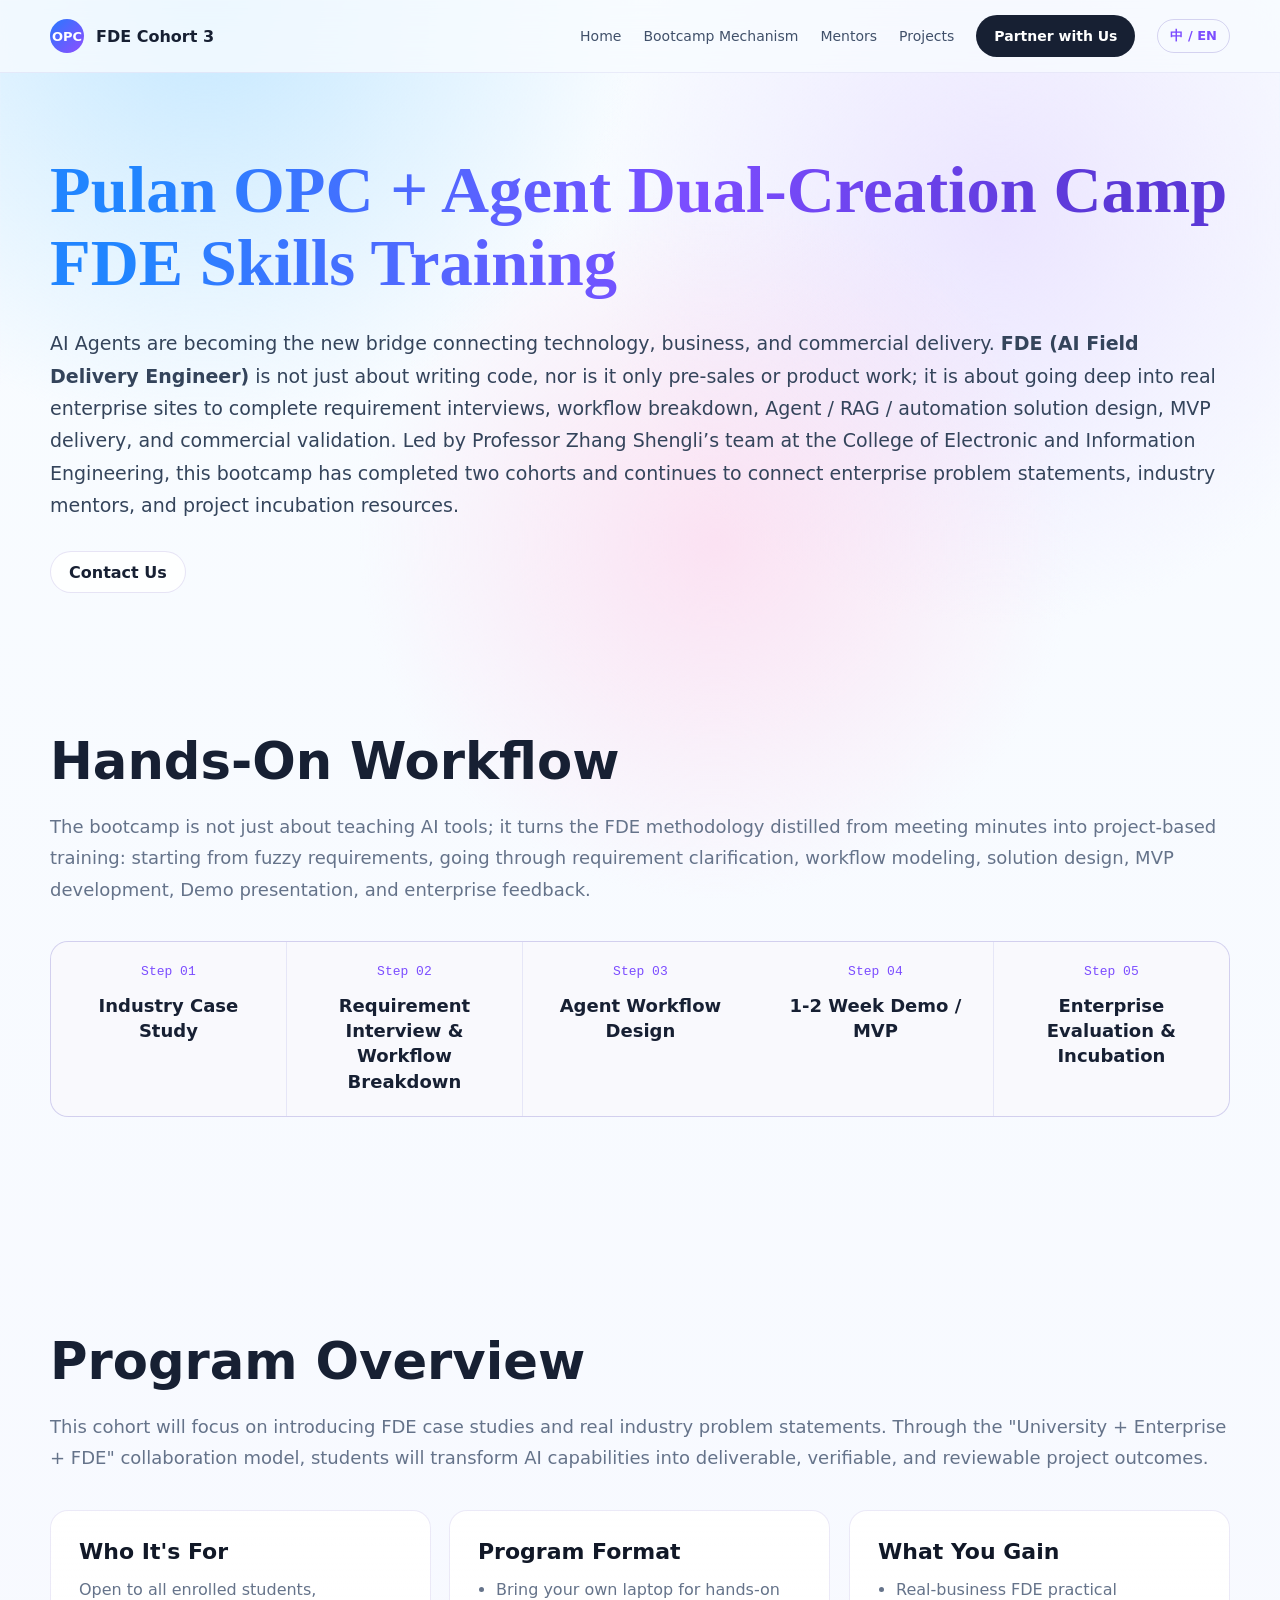
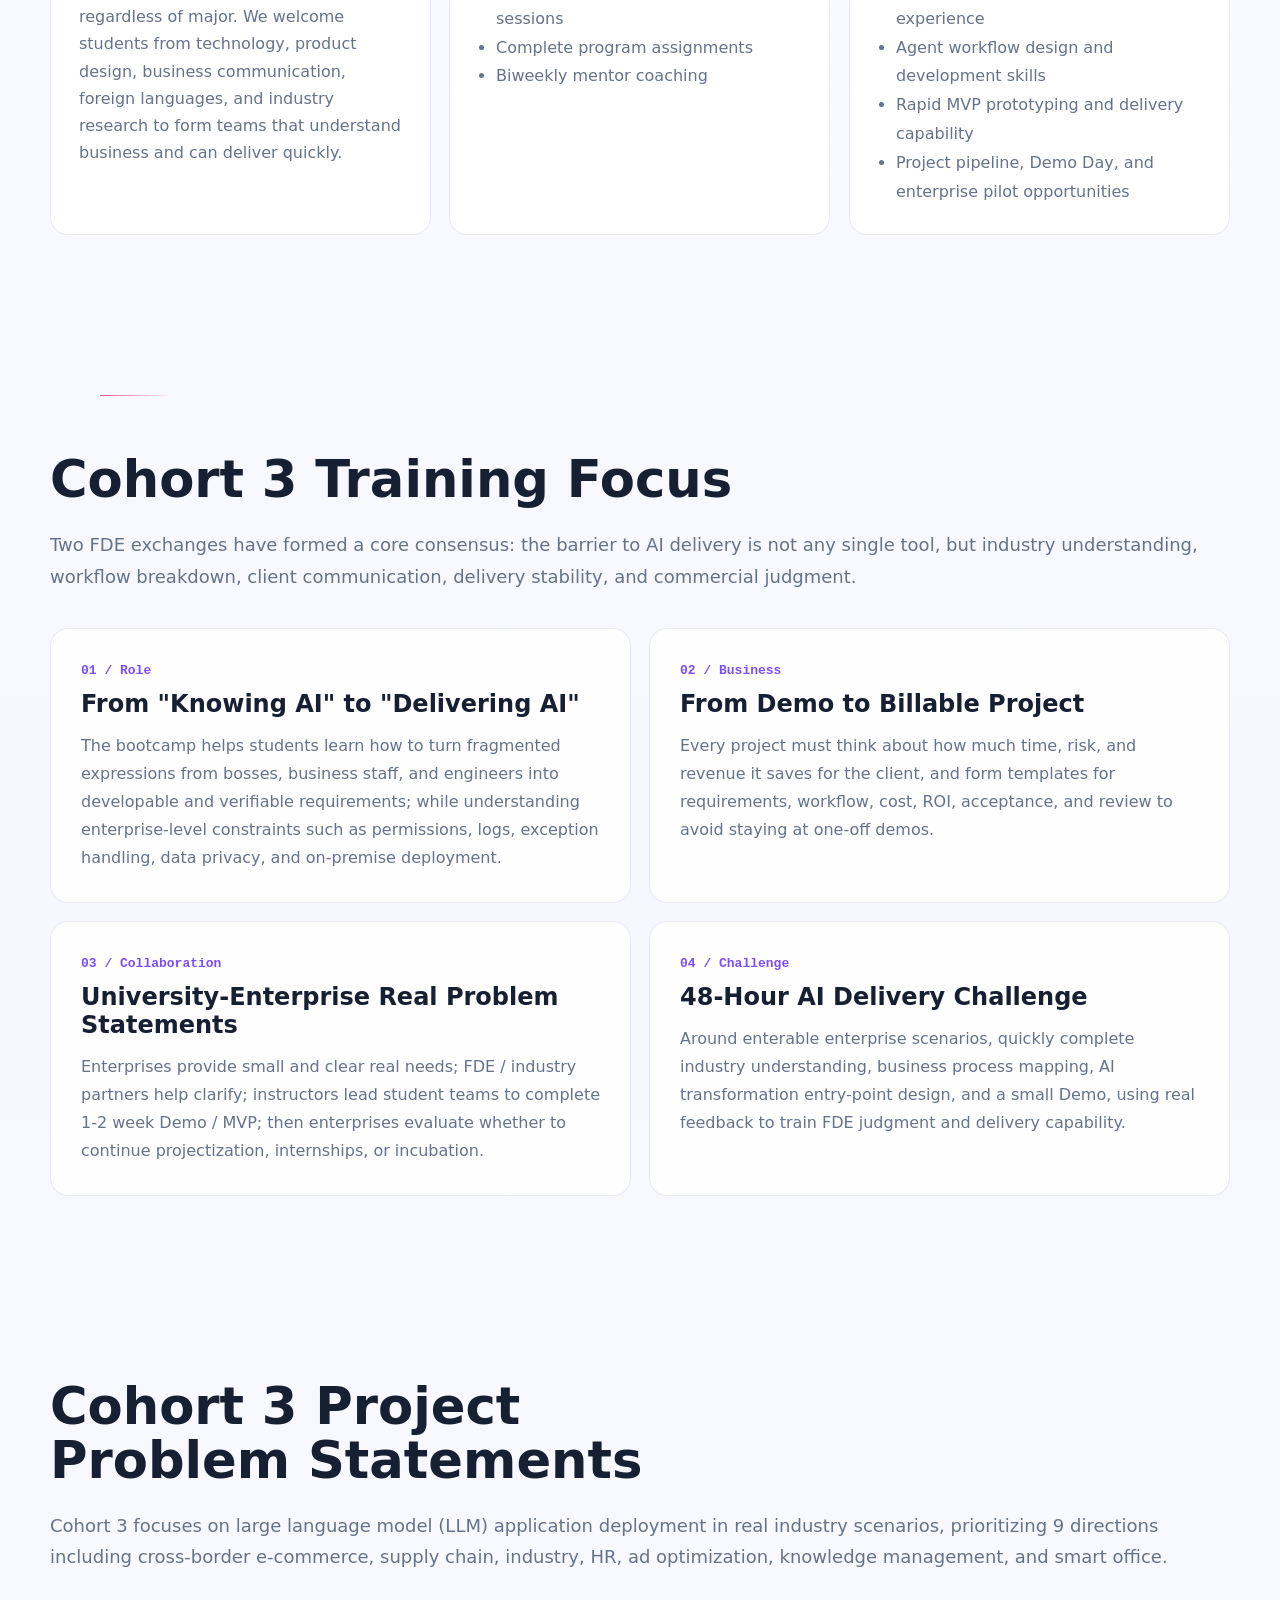
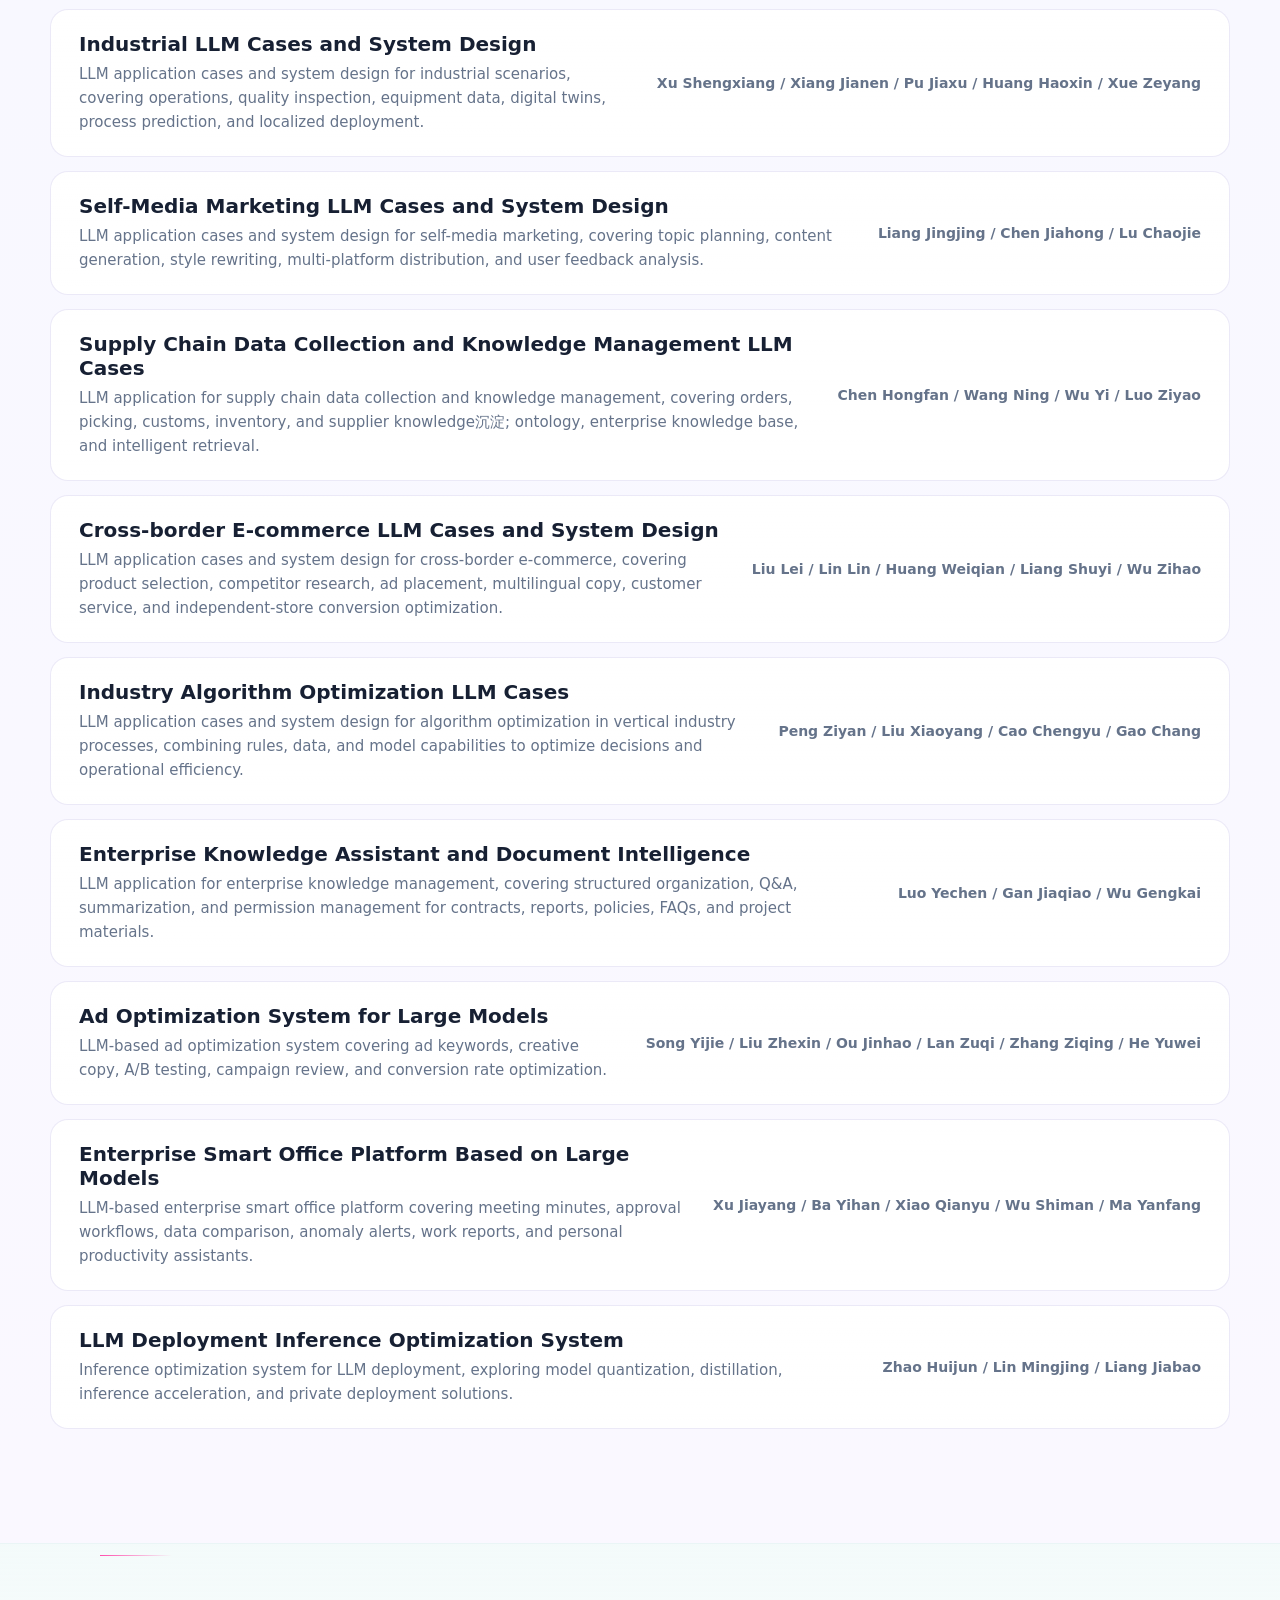
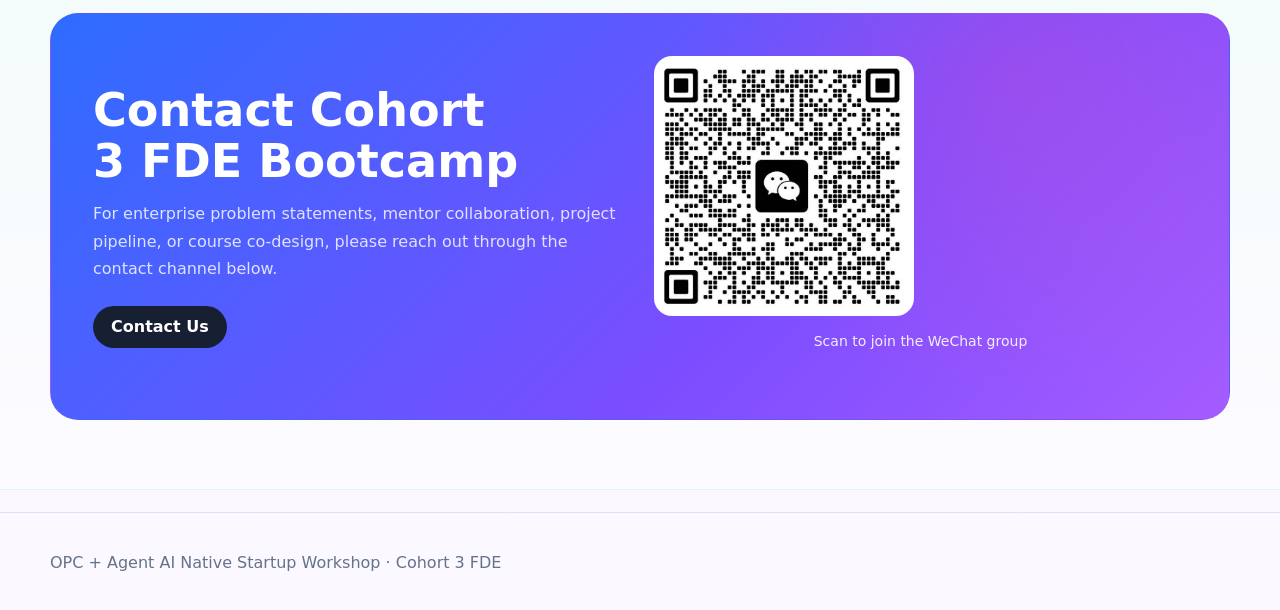
==== commit 19c8e53a: "Update: Add cohort 3 projects and media assets" ====
--- a/fde-en.html
+++ b/fde-en.html
@@ -3,8 +3,8 @@
   <head>
     <meta charset="utf-8">
     <meta name="viewport" content="width=device-width, initial-scale=1">
-    <title>Cohort 3 FDE Recruitment | OPC + Agent AI Native Startup Workshop</title>
-    <meta name="description" content="Pulan OPC + Agent Dual-Creation Camp FDE skills training recruitment. Open to all students, free to join, practice-oriented.">
+    <title>Cohort 3 FDE | OPC + Agent AI Native Startup Workshop</title>
+    <meta name="description" content="Pulan OPC + Agent Dual-Creation Camp FDE skills training. Practice-oriented, open to all students.">
     <link rel="stylesheet" href="assets/styles.css">
     <style>
       .fde-hero {
@@ -198,14 +198,14 @@
     <div class="site-shell">
       <header class="topbar">
         <nav class="nav container" aria-label="Main navigation">
-          <a class="brand" href="index-en.html"><span class="brand-mark">OPC</span><span>FDE Cohort 3 Recruitment</span></a>
+          <a class="brand" href="index-en.html"><span class="brand-mark">OPC</span><span>FDE Cohort 3</span></a>
           <button class="nav-toggle" id="nav-toggle" type="button" aria-expanded="false" aria-controls="nav-links">Menu</button>
           <div class="nav-links" id="nav-links">
             <a href="index-en.html">Home</a>
             <a href="index-en.html#model">Bootcamp Mechanism</a>
             <a href="index-en.html#mentors">Mentors</a>
             <a href="projects-en.html">Projects</a>
-            <a class="nav-cta" href="https://docs.qq.com/sheet/DYkpreFNVcW1EaUhY" target="_blank" rel="noopener noreferrer">Apply Now</a>
+            <a class="nav-cta" href="index-en.html#contact">Partner with Us</a>
             <a class="lang-switch" href="fde.html" title="切换到中文">中 / EN</a>
           </div>
         </nav>
@@ -213,12 +213,10 @@
 
       <main>
         <section class="fde-hero container">
-          <div class="fde-badge">Cohort 3 Open · Free to Join</div>
           <h1>Pulan OPC + Agent Dual-Creation Camp<br>FDE Skills Training</h1>
           <p>AI Agents are becoming the new bridge connecting technology, business, and commercial delivery. <strong>FDE (AI Field Delivery Engineer)</strong> is not just about writing code, nor is it only pre-sales or product work; it is about going deep into real enterprise sites to complete requirement interviews, workflow breakdown, Agent / RAG / automation solution design, MVP delivery, and commercial validation. Led by Professor Zhang Shengli’s team at the College of Electronic and Information Engineering, this bootcamp has completed two cohorts and continues to connect enterprise problem statements, industry mentors, and project incubation resources.</p>
           <div class="hero-actions">
-            <a class="button" href="https://docs.qq.com/sheet/DYkpreFNVcW1EaUhY" target="_blank" rel="noopener noreferrer">Fill Out Application</a>
-            <a class="button secondary" href="#contact">Scan to Join Group</a>
+            <a class="button secondary" href="#contact">Contact Us</a>
           </div>
         </section>
 
@@ -239,13 +237,12 @@
           <p class="section-lead">This cohort will focus on introducing FDE case studies and real industry problem statements. Through the "University + Enterprise + FDE" collaboration model, students will transform AI capabilities into deliverable, verifiable, and reviewable project outcomes.</p>
           <div class="fde-info-grid">
             <article class="fde-info-card lift-on-hover">
-              <h3>Who Can Apply</h3>
+              <h3>Who It's For</h3>
               <p>Open to all enrolled students, regardless of major. We welcome students from technology, product design, business communication, foreign languages, and industry research to form teams that understand business and can deliver quickly.</p>
             </article>
             <article class="fde-info-card lift-on-hover">
               <h3>Program Format</h3>
               <ul>
-                <li>Completely free of charge</li>
                 <li>Bring your own laptop for hands-on sessions</li>
                 <li>Complete program assignments</li>
                 <li>Biweekly mentor coaching</li>
@@ -292,33 +289,32 @@
 
         <section class="section container" id="cohort3">
           <h2>Cohort 3 Project Problem Statements</h2>
-          <p class="section-lead">Cohort 3 focuses on large language model (LLM) application deployment in real industry scenarios, prioritizing 9 directions including cross-border e-commerce, supply chain, industry, HR, ad optimization, knowledge management, and smart office. Click any topic to enter the Tencent Docs registration page.</p>
+          <p class="section-lead">Cohort 3 focuses on large language model (LLM) application deployment in real industry scenarios, prioritizing 9 directions including cross-border e-commerce, supply chain, industry, HR, ad optimization, knowledge management, and smart office.</p>
           <div class="cohort3-list" id="cohort3-list"></div>
         </section>
 
         <section class="section container" id="contact">
           <div class="fde-cta-band">
             <div>
-              <h2>Apply for Cohort 3 FDE Bootcamp Now</h2>
-              <p>Limited spots available, first come first served. Please fill out the Tencent Docs application form and scan the QR code to join the WeChat recruitment group for the latest schedule and admission notices.</p>
-              <a class="button" href="https://docs.qq.com/sheet/DYkpreFNVcW1EaUhY" target="_blank" rel="noopener noreferrer">Fill Out Application</a>
+              <h2>Contact Cohort 3 FDE Bootcamp</h2>
+              <p>For enterprise problem statements, mentor collaboration, project pipeline, or course co-design, please reach out through the contact channel below.</p>
+              <a class="button" href="index-en.html#contact">Contact Us</a>
             </div>
             <div class="fde-qr">
               <img src="assets/media/generated/fde-wechat-qr.jpg" alt="Pulan Dual-Creation Camp Cohort 3 WeChat Group QR Code">
-              <p>Scan to join the WeChat recruitment group</p>
+              <p>Scan to join the WeChat group</p>
             </div>
           </div>
         </section>
       </main>
 
       <footer class="site-footer">
-        <div class="container">OPC + Agent AI Native Startup Workshop · Cohort 3 FDE Recruitment</div>
+        <div class="container">OPC + Agent AI Native Startup Workshop · Cohort 3 FDE</div>
       </footer>
     </div>
     <script type="module">
-      import { cohort3Projects } from "./assets/data-en.js";
-
-      const cohort3SignupUrl = "https://docs.qq.com/sheet/DYkpreFNVcW1EaUhY";
+      import { cohort3Projects } from "./assets/data-en.js?v=4";
+
       const cohort3List = document.getElementById("cohort3-list");
       if (cohort3List) {
         cohort3List.innerHTML = `
@@ -327,13 +323,13 @@
               const team = project.team.length > 0 ? project.team.join(" / ") : "TBD";
               return `
                 <li>
-                  <a class="cohort3-item lift-on-hover" href="${cohort3SignupUrl}" target="_blank" rel="noopener noreferrer" aria-label="Apply for ${project.title}">
+                  <div class="cohort3-item lift-on-hover">
                   <div class="cohort3-item__main">
                     <h3>${project.title}</h3>
                     ${project.summary ? `<p>${project.summary}</p>` : ""}
                   </div>
                   <div class="cohort3-item__team">${team}</div>
-                  </a>
+                  </div>
                 </li>
               `;
             }).join("")}
--- a/assets/styles.css
+++ b/assets/styles.css
@@ -559,17 +559,18 @@
 .model-poster {
   display: grid;
   place-items: center;
-  min-height: 430px;
+  min-height: clamp(460px, 58vw, 760px);
+  aspect-ratio: 16 / 9;
   margin: 0;
   overflow: hidden;
-  padding: 18px;
+  padding: 0;
 }
 
 .model-poster img {
   width: 100%;
   height: 100%;
-  max-height: 520px;
-  object-fit: contain;
+  object-fit: cover;
+  object-position: center;
 }
 
 .model-panel {
@@ -1274,6 +1275,12 @@
   padding: 28px;
 }
 
+.detail-video-card p {
+  margin: -8px 0 20px;
+  color: var(--muted);
+  line-height: 1.7;
+}
+
 .detail-video-card video {
   display: block;
   width: 100%;
@@ -1416,8 +1423,8 @@
   }
 
   .model-poster {
-    min-height: 300px;
-    padding: 12px;
+    min-height: clamp(320px, 72vw, 520px);
+    aspect-ratio: 4 / 3;
   }
 
   .model-panel {
@@ -1519,8 +1526,8 @@
   }
 
   .model-poster {
-    min-height: 200px;
-    padding: 10px;
+    min-height: clamp(260px, 92vw, 420px);
+    aspect-ratio: 3 / 4;
   }
 
   .model-method {
@@ -1764,6 +1771,31 @@
   display: grid;
   grid-template-columns: repeat(3, 1fr);
   gap: 20px;
+}
+
+.demo-day-recap {
+  max-width: 920px;
+  margin: 0 auto;
+  padding: 28px;
+  border: 1px solid rgba(105, 89, 190, 0.13);
+  border-radius: var(--radius);
+  background:
+    linear-gradient(180deg, rgba(255, 255, 255, 0.96), rgba(255, 255, 255, 0.76)),
+    rgba(255, 255, 255, 0.8);
+  backdrop-filter: blur(18px);
+}
+
+.demo-day-recap p {
+  margin: 0 0 22px;
+  color: var(--muted);
+  line-height: 1.7;
+}
+
+.demo-day-recap video {
+  display: block;
+  width: 100%;
+  border-radius: 14px;
+  background: var(--soft-blue);
 }
 
 .demo-day-card {
